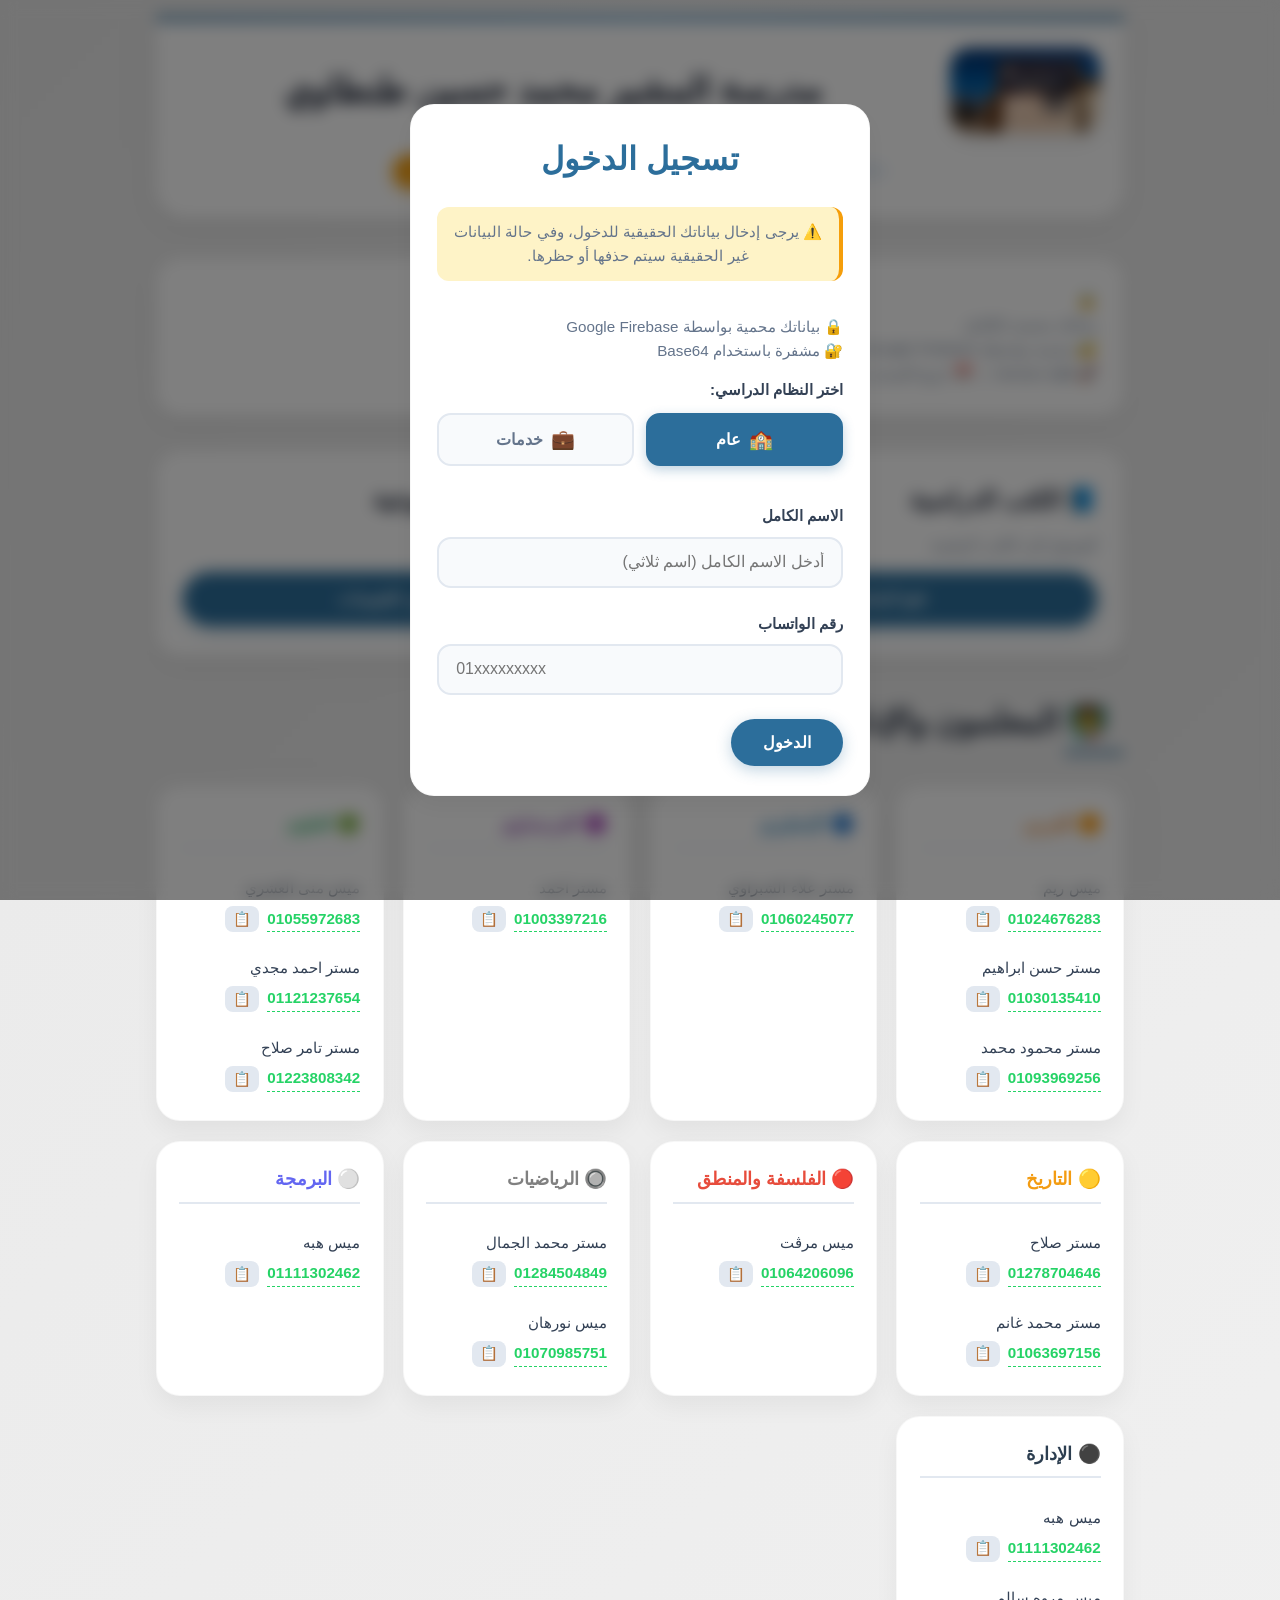
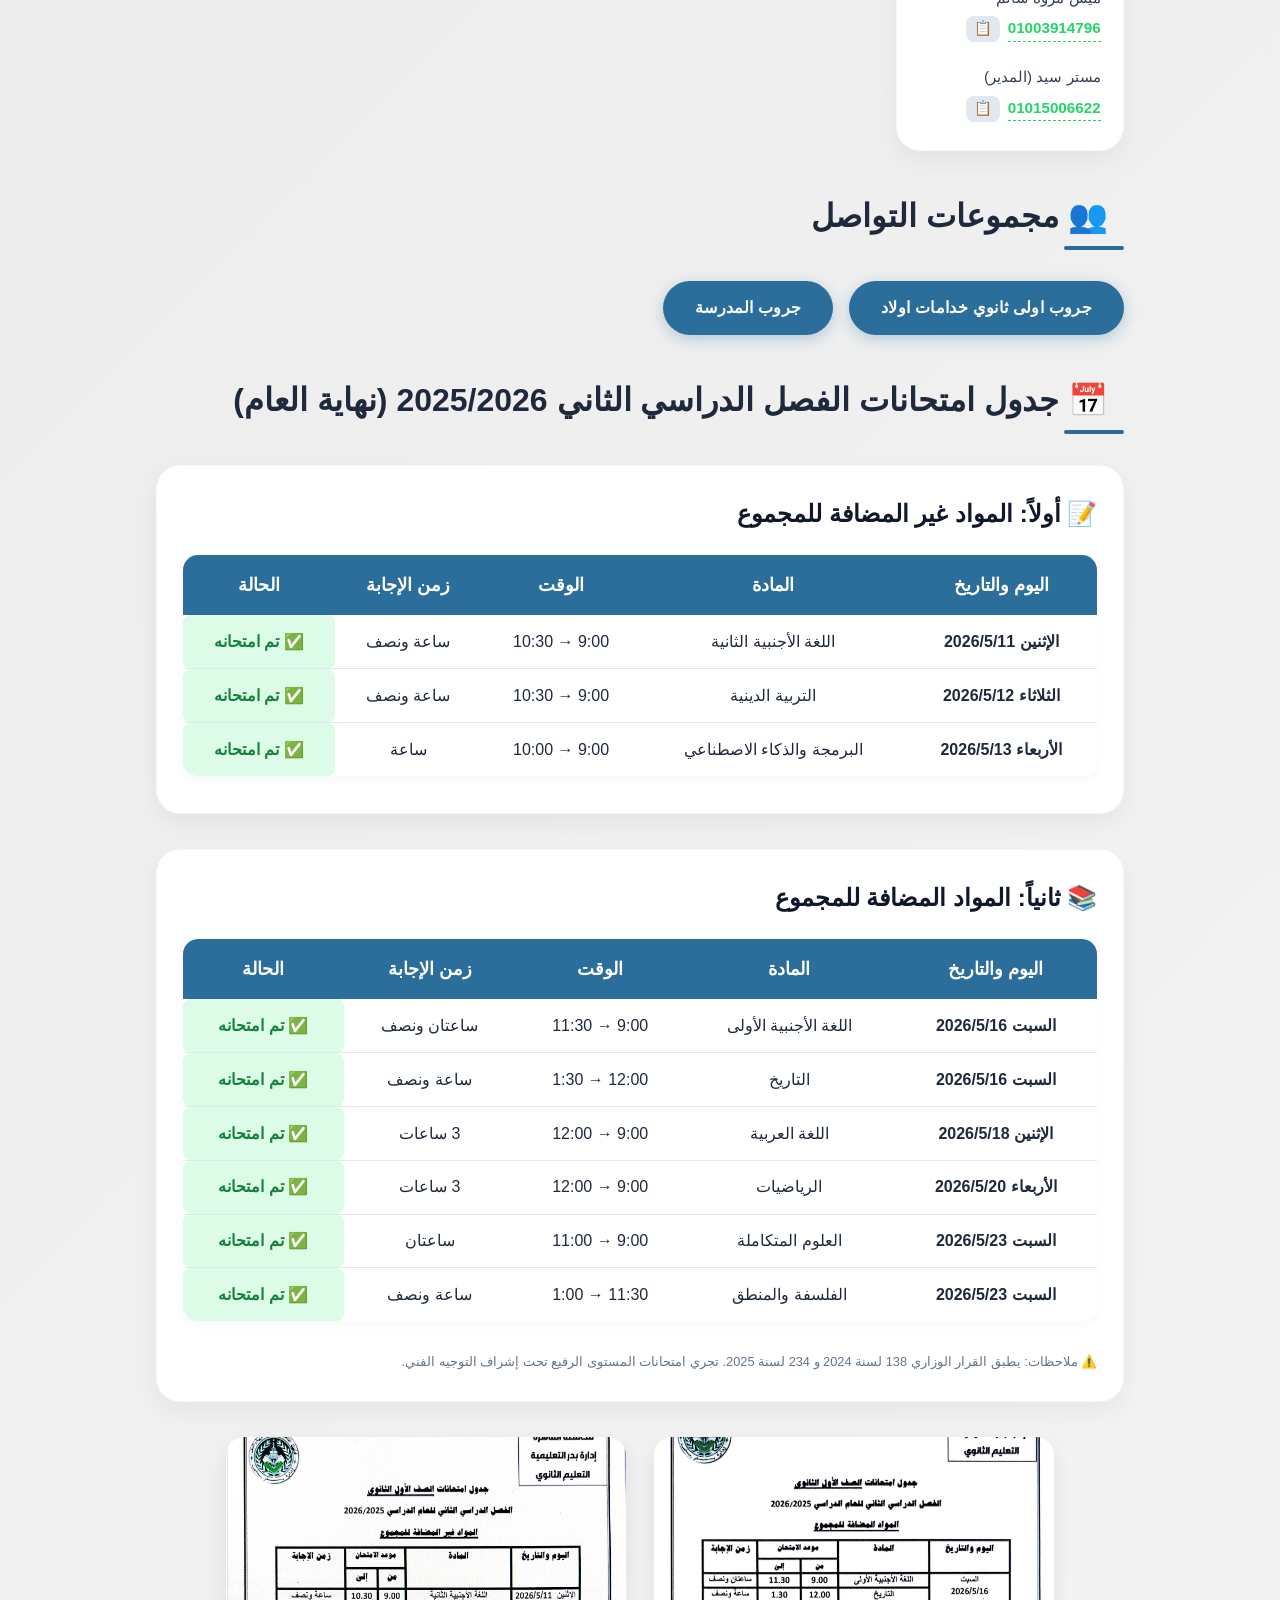
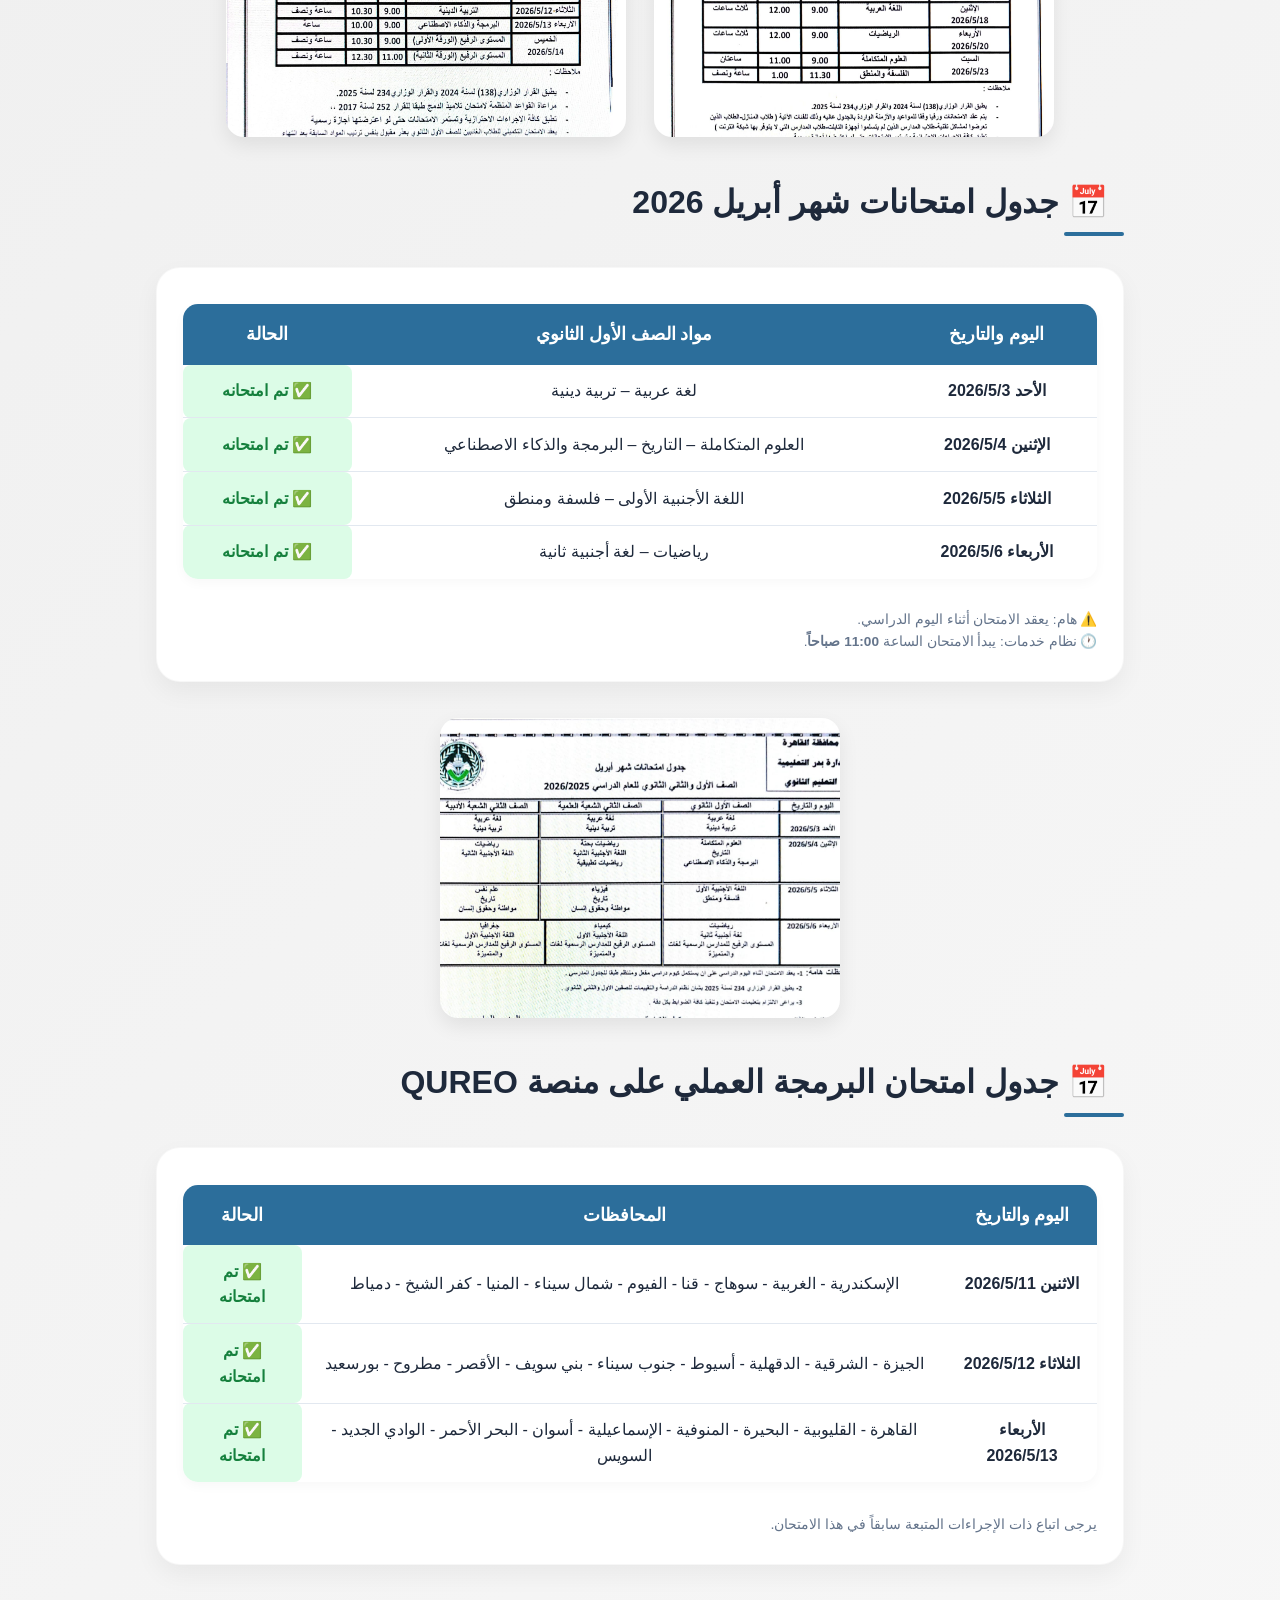
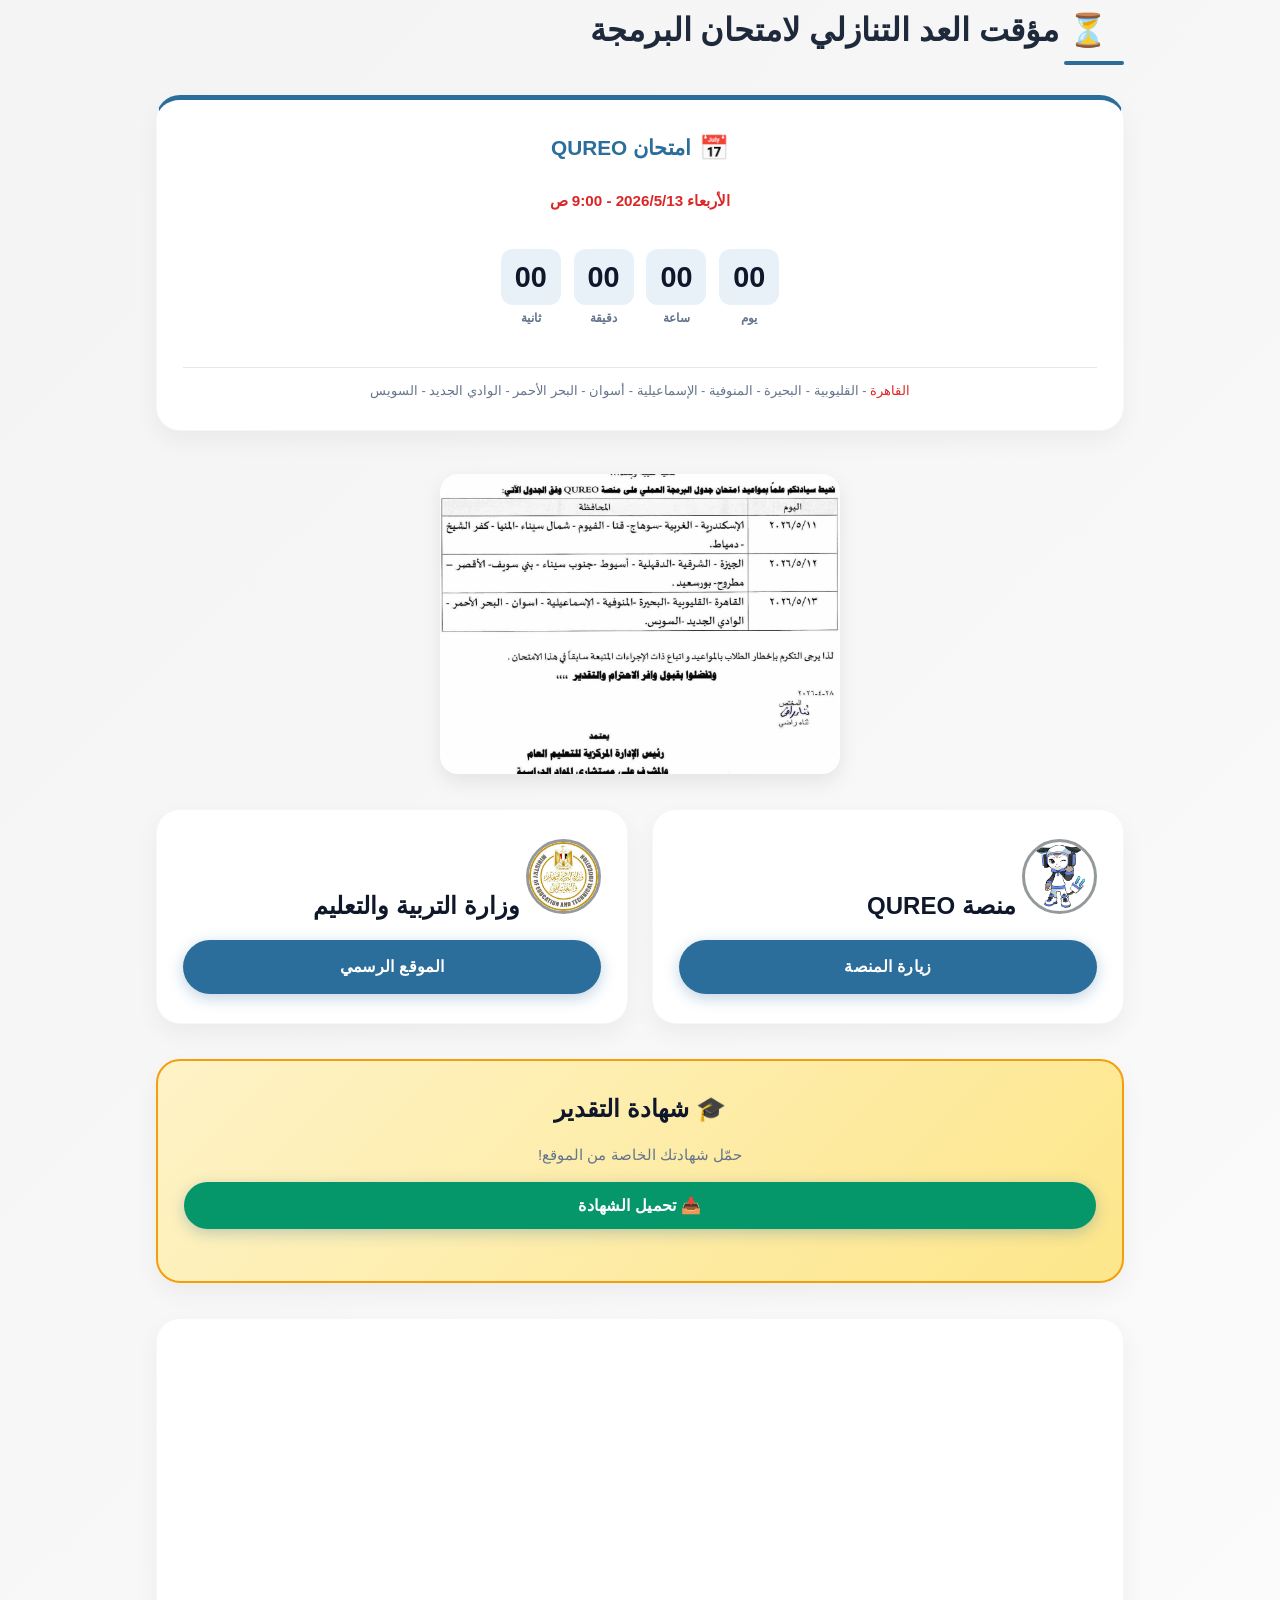
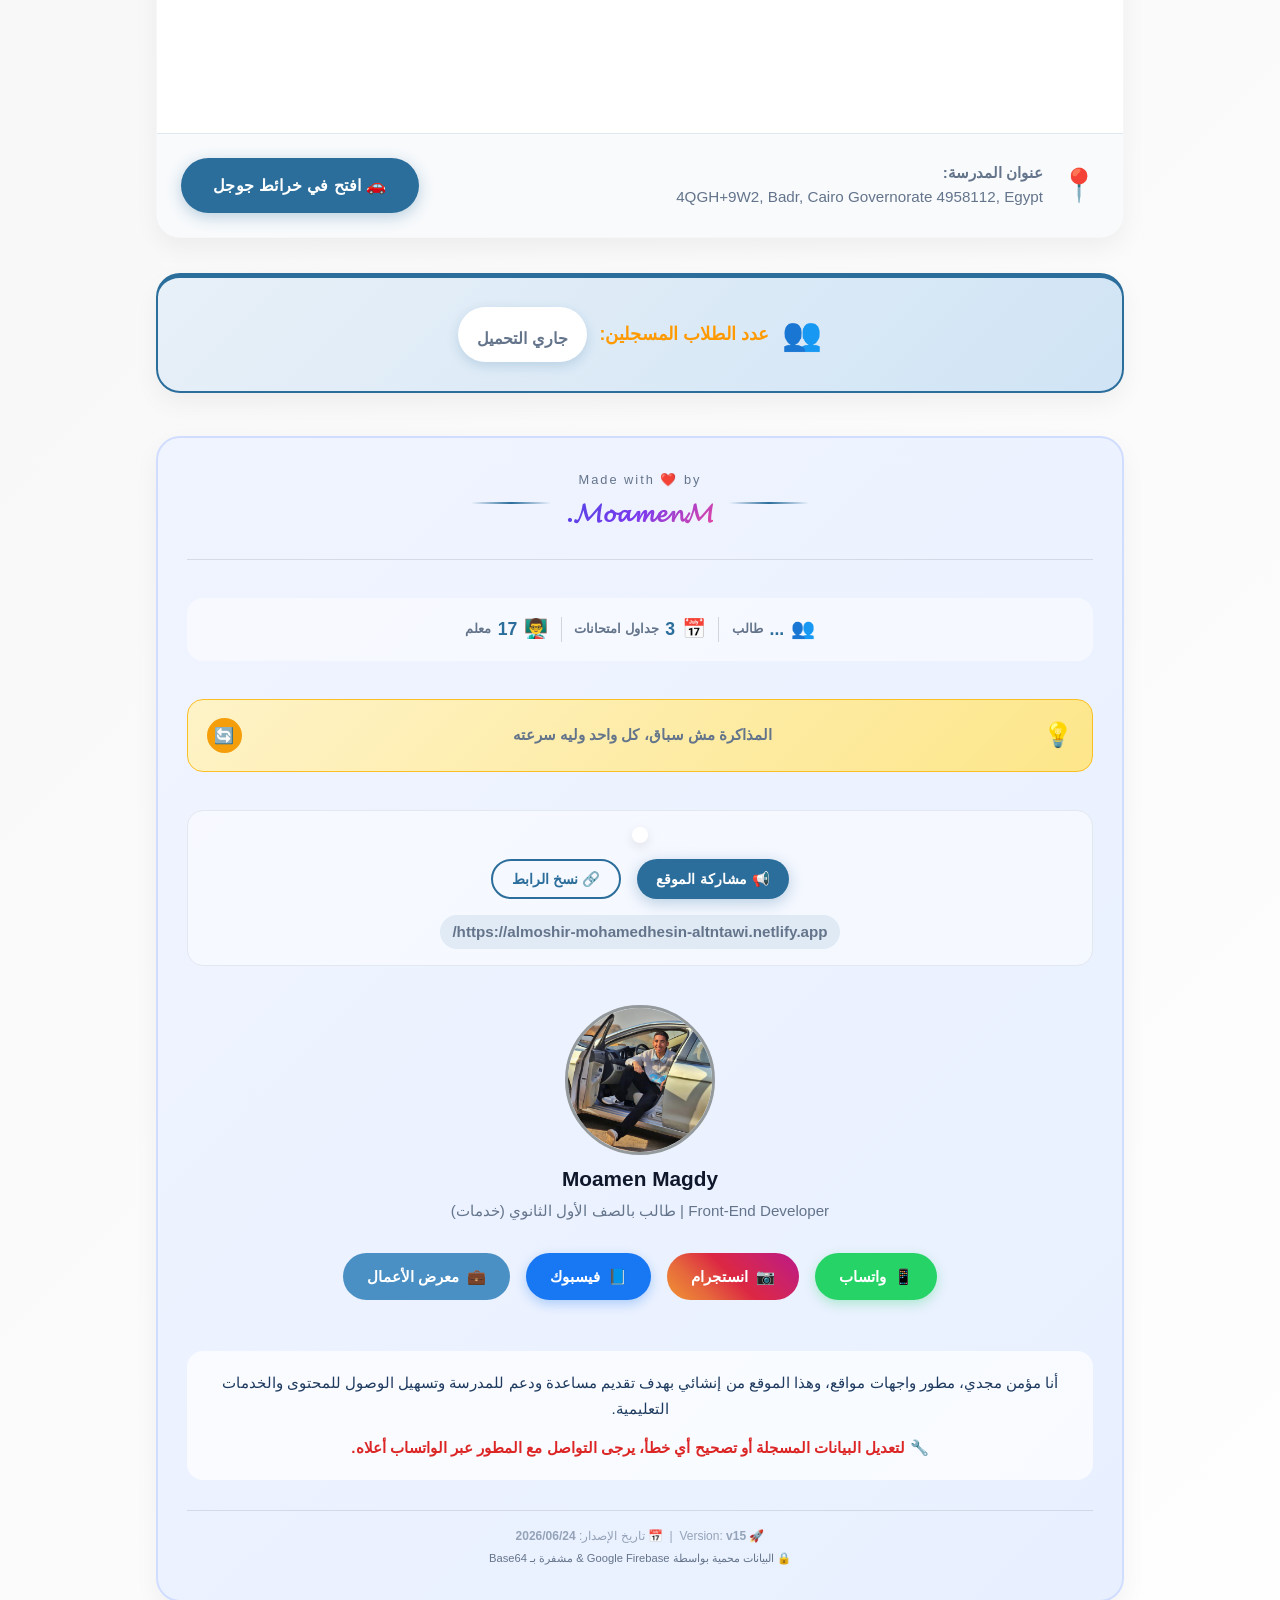
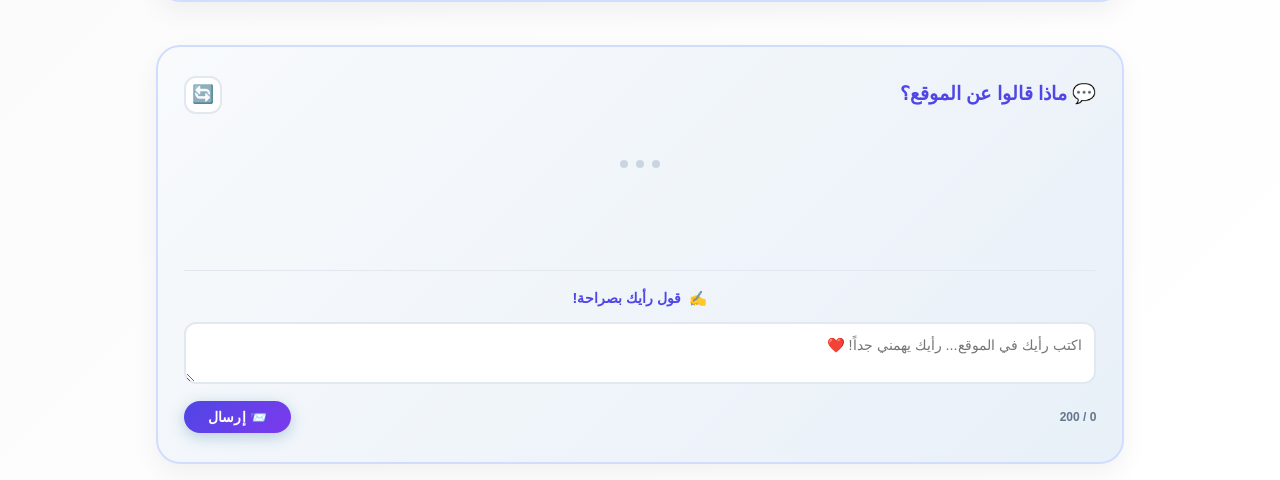
==== My Scholl-site - Copy/index.html @ 72526b00 "Add files via upload" ====
<!DOCTYPE html>
<html lang="ar" dir="rtl">
<head>
  <meta charset="UTF-8">
  <meta name="viewport" content="width=device-width, initial-scale=1.0, viewport-fit=cover">
  
  <!-- ========== TITLE ========== -->
  <title>مدرسة المشير محمد حسين طنطاوي | الصف الأول الثانوي</title>
  
  <!-- ========== META DESCRIPTION ========== -->
  <meta name="description" content="الموقع الرسمي لمدرسة المشير محمد حسين طنطاوي - الصف الأول الثانوي. جداول الامتحانات، المعلمين، والخدمات التعليمية.">
  
  <!-- ========== OPEN GRAPH (للمشاركة على واتساب/فيسبوك) ========== -->
  <meta property="og:title" content="مدرسة المشير محمد حسين طنطاوي | الصف الأول الثانوي">
  <meta property="og:description" content="الموقع الرسمي لمدرسة المشير محمد حسين طنطاوي - الصف الأول الثانوي. جداول الامتحانات، المعلمين، والخدمات التعليمية.">
  <meta property="og:image" content="https://almoshir-mohamedhesin-altntawi.netlify.app/simg.jpg">
  <meta property="og:image:width" content="1200">
  <meta property="og:image:height" content="630">
  <meta property="og:url" content="https://almoshir-mohamedhesin-altntawi.netlify.app/">
  <meta property="og:type" content="website">
  <meta property="og:site_name" content="مدرسة المشير محمد حسين طنطاوي">
  
  <!-- ========== TWITTER CARDS ========== -->
  <meta name="twitter:card" content="summary_large_image">
  <meta name="twitter:title" content="مدرسة المشير محمد حسين طنطاوي | الصف الأول الثانوي">
  <meta name="twitter:description" content="الموقع الرسمي لمدرسة المشير محمد حسين طنطاوي - الصف الأول الثانوي">
  <meta name="twitter:image" content="https://almoshir-mohamedhesin-altntawi.netlify.app/simg.jpg">
  
  <!-- ========== PWA ========== -->
  <link rel="manifest" href="manifest.json">
  <meta name="theme-color" content="#2c6e9b">
  <meta name="apple-mobile-web-app-capable" content="yes">
  <meta name="apple-mobile-web-app-status-bar-style" content="default">
  <meta name="apple-mobile-web-app-title" content="المشير طنطاوي">
  <link rel="apple-touch-icon" href="icon-192.png">
  <link rel="icon" type="image/png" sizes="192x192" href="icon-192.png">
  <link rel="icon" type="image/png" sizes="512x512" href="icon-512.png">
  
  <!-- Firebase SDK - 🔒 البيانات مشفرة -->
  <script type="module">
    import { initializeApp } from "https://www.gstatic.com/firebasejs/12.14.0/firebase-app.js";
    import { getAnalytics } from "https://www.gstatic.com/firebasejs/12.14.0/firebase-analytics.js";
    import { getFirestore, collection, addDoc, query, where, getDocs, getCountFromServer, updateDoc, doc, increment, setDoc } from "https://www.gstatic.com/firebasejs/12.14.0/firebase-firestore.js";
    
    const encoded = "[base64]";
    
    const decoded = atob(encoded).split('||');
    
    const firebaseConfig = {
      apiKey: decoded[0],
      authDomain: decoded[1],
      projectId: decoded[2],
      storageBucket: decoded[3],
      messagingSenderId: decoded[4],
      appId: decoded[5],
      measurementId: decoded[6]
    };

    const app = initializeApp(firebaseConfig);
    const analytics = getAnalytics(app);
    const db = getFirestore(app);
    
    window.db = db;
    window.firebaseAddDoc = addDoc;
    window.firebaseCollection = collection;
    window.firebaseQuery = query;
    window.firebaseWhere = where;
    window.firebaseGetDocs = getDocs;
    window.firebaseGetCountFromServer = getCountFromServer;
    window.firebaseUpdateDoc = updateDoc;
    window.firebaseDoc = doc;
    window.firebaseIncrement = increment;
    window.firebaseSetDoc = setDoc;
    window.firebaseReady = true;
    
    console.log('✅ Firebase initialized successfully');
  </script>
  
  <!-- QR Code Library -->
  <script src="https://cdn.jsdelivr.net/npm/qrcodejs@1.0.0/qrcode.min.js"></script>
  
  <link rel="stylesheet" href="style.css">
</head>
<body>
  <!-- ==================== Skeleton Cards ==================== -->
<div id="skeletonLoader" class="skeleton-cards">
  <h2 style="color: var(--primary); font-weight: 800; margin-bottom: 0.5rem;">⏳ جاري التحميل...</h2>
  <div class="skeleton-grid">
    <div class="skeleton-card-item">
      <div class="skeleton-circle"></div>
      <div class="skeleton-line"></div>
      <div class="skeleton-line short"></div>
      <div class="skeleton-line medium"></div>
    </div>
    <div class="skeleton-card-item">
      <div class="skeleton-circle"></div>
      <div class="skeleton-line"></div>
      <div class="skeleton-line short"></div>
      <div class="skeleton-line medium"></div>
    </div>
    <div class="skeleton-card-item">
      <div class="skeleton-circle"></div>
      <div class="skeleton-line"></div>
      <div class="skeleton-line short"></div>
      <div class="skeleton-line medium"></div>
    </div>
    <div class="skeleton-card-item">
      <div class="skeleton-circle"></div>
      <div class="skeleton-line"></div>
      <div class="skeleton-line short"></div>
      <div class="skeleton-line medium"></div>
    </div>
  </div>
</div>

  <canvas id="signatureCanvas" width="400" height="80" style="display:none;"></canvas>

  <!-- ==================== نافذة تسجيل الدخول ==================== -->
  <div id="loginModal" class="modal active" role="dialog" aria-modal="true" aria-labelledby="loginTitle">
    <div class="modal-content card">
      <h2 id="loginTitle" class="modal-title">تسجيل الدخول</h2>
      
      <p class="login-notice">
        ⚠️ يرجى إدخال بياناتك الحقيقية للدخول، وفي حالة البيانات غير الحقيقية سيتم حذفها أو حظرها.
      </p>
      
      <!-- حماية البيانات -->
      <div class="security-box">
        <p>🔒 بياناتك محمية بواسطة Google Firebase</p>
        <p>🔐 مشفرة باستخدام Base64</p>
      </div>
      
      <!-- اختيار النظام -->
      <div class="system-selector">
        <label class="system-label">اختر النظام الدراسي:</label>
        <div class="system-options">
          <button type="button" class="system-btn active" data-system="عام" id="systemGeneral">
            <span class="system-icon">🏫</span>
            <span class="system-text">عام</span>
          </button>
          <button type="button" class="system-btn" data-system="خدمات" id="systemServices">
            <span class="system-icon">💼</span>
            <span class="system-text">خدمات</span>
          </button>
        </div>
      </div>
      
      <form id="loginForm" autocomplete="off">
        <div class="input-group">
          <label for="fullName">الاسم الكامل</label>
          <input type="text" id="fullName" placeholder="أدخل الاسم الكامل (اسم ثلاثي)" required>
        </div>
        <div class="input-group">
          <label for="whatsapp">رقم الواتساب</label>
          <input type="tel" id="whatsapp" placeholder="01xxxxxxxxx" required dir="ltr">
        </div>
        <div class="input-group" id="passwordGroup" style="display:none;">
          <label for="password">🔑 كلمة السر</label>
          <input type="password" id="password" placeholder="يا معلم انت كنت حاطط كلمة سر!" dir="ltr">
          <button type="button" id="forgotPasswordBtn" class="forgot-password-link">🤔 نسيت كلمة السر؟</button>
        </div>
        <button type="submit" class="btn-primary" id="loginSubmitBtn">الدخول</button>
      </form>
    </div>
  </div>

  <!-- ==================== نافذة التأكيد ==================== -->
  <div id="confirmPopup" class="modal" role="dialog" aria-modal="true" aria-labelledby="confirmText">
    <div class="modal-content card confirm-box">
      <p id="confirmText">هل أنت متأكد أن البيانات صحيحة؟</p>
      <div class="review-data" id="reviewData">
        <div class="review-item"><span class="review-label">👤 الاسم:</span><span class="review-value" id="reviewName"></span></div>
        <div class="review-item"><span class="review-label">📱 رقم الواتساب:</span><span class="review-value" id="reviewPhone" dir="ltr"></span></div>
        <div class="review-item"><span class="review-label">📚 النظام:</span><span class="review-value" id="reviewSystem"></span></div>
      </div>
      <div class="confirm-actions">
        <button id="confirmYes" class="btn-primary">✅ نعم، البيانات صحيحة</button>
        <button id="confirmNo" class="btn-outline">❌ لا، تعديل البيانات</button>
      </div>
    </div>
  </div>

  <!-- ==================== نافذة معاينة الصورة ==================== -->
  <div id="lightbox" class="lightbox" onclick="closeLightbox()">
    <span class="close-lightbox" onclick="closeLightbox()" title="إغلاق">&times;</span>
    <img id="lightboxImg" src="" alt="معاينة الصورة">
    <div class="lightbox-caption" id="lightboxCaption"></div>
  </div>

  <!-- ==================== التطبيق الرئيسي ==================== -->
  <div id="app" style="display: block;">
    
    <!-- Header -->
    <header class="app-header">
      <div class="header-container">
        <img src="simg.jpg" alt="شعار المدرسة" class="logo">
        <h1>مدرسة المشير محمد حسين طنطاوي</h1>
      </div>
      <div class="welcome-row">
        <p class="welcome-message" id="welcomeMessage"></p>
        <button id="scrollToDevBtn" class="scroll-to-dev-btn" title="انتقل للمطور">👤</button>
        <button id="darkModeToggle" class="dark-mode-btn" title="الوضع الليلي">🌙</button>
        <button id="installPwaBtn" class="pwa-install-btn" title="تثبيت التطبيق">📲 تثبيت التطبيق</button>
        <button id="editDataBtn" class="edit-data-btn" title="لتعديل البيانات تواصل مع المطور">✏️ تعديل البيانات</button>
      </div>
    </header>

    <!-- Main Content -->
    <main class="container">

      <!-- ==================== كارد الحماية والإصدار ==================== -->
      <div class="card security-badge">
        <div class="security-badge-content">
          <span class="security-icon">🔒</span>
          <div>
            <p class="security-title">بياناتك محمية بالكامل</p>
            <p class="security-desc">🔐 محمية بواسطة Google Firebase & مشفرة باستخدام Base64</p>
            <p class="security-version">🚀 Version <strong>v15</strong> &nbsp;|&nbsp; 📅 تاريخ الإصدار: <strong>2026/06/24</strong></p>
          </div>
        </div>
      </div>

      <!-- ==================== الكتب والتقييمات ==================== -->
      <div class="grid-2col">
        <div class="card">
          <h3>📘 الكتب الدراسية</h3>
          <p>الوصول إلى الكتب الرقمية</p>
          <a href="https://ellibrary.moe.gov.eg/cha/" class="btn-primary" target="_blank" rel="noopener">فتح المكتبة</a>
        </div>
        <div class="card">
          <h3>📝 التقييمات الأسبوعية</h3>
          <p>روابط التقييمات الأسبوعية</p>
          <a href="https://ellibrary.moe.gov.eg/cha/" class="btn-primary" target="_blank" rel="noopener">عرض التقييمات</a>
        </div>
      </div>

      <!-- ==================== المعلمون والإدارة ==================== -->
      <section class="section-title">👨‍🏫 المعلمون والإدارة</section>
      <div class="grid-teachers">
        <!-- العربي -->
        <div class="card teacher-card">
          <span class="subject-badge arabic">🟠 العربي</span>
          <div class="teacher-contact"><p>ميس ريم</p><div class="phone-row"><a href="https://wa.me/201024676283" class="whatsapp-link" target="_blank">01024676283</a><button class="copy-btn" onclick="copyPhone('01024676283')" title="نسخ الرقم">📋</button></div></div>
          <div class="teacher-contact"><p>مستر حسن ابراهيم</p><div class="phone-row"><a href="https://wa.me/201030135410" class="whatsapp-link" target="_blank">01030135410</a><button class="copy-btn" onclick="copyPhone('01030135410')" title="نسخ الرقم">📋</button></div></div>
          <div class="teacher-contact"><p>مستر محمود محمد</p><div class="phone-row"><a href="https://wa.me/201093969256" class="whatsapp-link" target="_blank">01093969256</a><button class="copy-btn" onclick="copyPhone('01093969256')" title="نسخ الرقم">📋</button></div></div>
        </div>
        <!-- الإنجليزي -->
        <div class="card teacher-card">
          <span class="subject-badge english">🔵 الإنجليزي</span>
          <div class="teacher-contact"><p>مستر علاء الشبراوي</p><div class="phone-row"><a href="https://wa.me/201060245077" class="whatsapp-link" target="_blank">01060245077</a><button class="copy-btn" onclick="copyPhone('01060245077')" title="نسخ الرقم">📋</button></div></div>
        </div>
        <!-- الفرنساوي -->
        <div class="card teacher-card">
          <span class="subject-badge french">🟣 الفرنساوي</span>
          <div class="teacher-contact"><p>مستر احمد</p><div class="phone-row"><a href="https://wa.me/201003397216" class="whatsapp-link" target="_blank">01003397216</a><button class="copy-btn" onclick="copyPhone('01003397216')" title="نسخ الرقم">📋</button></div></div>
        </div>
        <!-- العلوم -->
        <div class="card teacher-card">
          <span class="subject-badge science">🟢 العلوم</span>
          <div class="teacher-contact"><p>ميس منى العشري</p><div class="phone-row"><a href="https://wa.me/201055972683" class="whatsapp-link" target="_blank">01055972683</a><button class="copy-btn" onclick="copyPhone('01055972683')" title="نسخ الرقم">📋</button></div></div>
          <div class="teacher-contact"><p>مستر احمد مجدي</p><div class="phone-row"><a href="https://wa.me/201121237654" class="whatsapp-link" target="_blank">01121237654</a><button class="copy-btn" onclick="copyPhone('01121237654')" title="نسخ الرقم">📋</button></div></div>
          <div class="teacher-contact"><p>مستر تامر صلاح</p><div class="phone-row"><a href="https://wa.me/201223808342" class="whatsapp-link" target="_blank">01223808342</a><button class="copy-btn" onclick="copyPhone('01223808342')" title="نسخ الرقم">📋</button></div></div>
        </div>
        <!-- التاريخ -->
        <div class="card teacher-card">
          <span class="subject-badge history">🟡 التاريخ</span>
          <div class="teacher-contact"><p>مستر صلاح</p><div class="phone-row"><a href="https://wa.me/201278704646" class="whatsapp-link" target="_blank">01278704646</a><button class="copy-btn" onclick="copyPhone('01278704646')" title="نسخ الرقم">📋</button></div></div>
          <div class="teacher-contact"><p>مستر محمد غانم</p><div class="phone-row"><a href="https://wa.me/201063697156" class="whatsapp-link" target="_blank">01063697156</a><button class="copy-btn" onclick="copyPhone('01063697156')" title="نسخ الرقم">📋</button></div></div>
        </div>
        <!-- الفلسفة -->
        <div class="card teacher-card">
          <span class="subject-badge philosophy">🔴 الفلسفة والمنطق</span>
          <div class="teacher-contact"><p>ميس مرڤت</p><div class="phone-row"><a href="https://wa.me/201064206096" class="whatsapp-link" target="_blank">01064206096</a><button class="copy-btn" onclick="copyPhone('01064206096')" title="نسخ الرقم">📋</button></div></div>
        </div>
        <!-- الرياضيات -->
        <div class="card teacher-card">
          <span class="subject-badge math">🔘 الرياضيات</span>
          <div class="teacher-contact"><p>مستر محمد الجمال</p><div class="phone-row"><a href="https://wa.me/201284504849" class="whatsapp-link" target="_blank">01284504849</a><button class="copy-btn" onclick="copyPhone('01284504849')" title="نسخ الرقم">📋</button></div></div>
          <div class="teacher-contact"><p>ميس نورهان</p><div class="phone-row"><a href="https://wa.me/201070985751" class="whatsapp-link" target="_blank">01070985751</a><button class="copy-btn" onclick="copyPhone('01070985751')" title="نسخ الرقم">📋</button></div></div>
        </div>
        <!-- البرمجة -->
        <div class="card teacher-card">
          <span class="subject-badge programming">⚪ البرمجة</span>
          <div class="teacher-contact"><p>ميس هبه</p><div class="phone-row"><a href="https://wa.me/201111302462" class="whatsapp-link" target="_blank">01111302462</a><button class="copy-btn" onclick="copyPhone('01111302462')" title="نسخ الرقم">📋</button></div></div>
        </div>
        <!-- الإدارة -->
        <div class="card teacher-card">
          <span class="subject-badge admin">⚫ الإدارة</span>
          <div class="teacher-contact"><p>ميس هبه</p><div class="phone-row"><a href="https://wa.me/201111302462" class="whatsapp-link" target="_blank">01111302462</a><button class="copy-btn" onclick="copyPhone('01111302462')" title="نسخ الرقم">📋</button></div></div>
          <div class="teacher-contact"><p>ميس مروه سالم</p><div class="phone-row"><a href="https://wa.me/201003914796" class="whatsapp-link" target="_blank">01003914796</a><button class="copy-btn" onclick="copyPhone('01003914796')" title="نسخ الرقم">📋</button></div></div>
          <div class="teacher-contact"><p>مستر سيد (المدير)</p><div class="phone-row"><a href="https://wa.me/201015006622" class="whatsapp-link" target="_blank">01015006622</a><button class="copy-btn" onclick="copyPhone('01015006622')" title="نسخ الرقم">📋</button></div></div>
        </div>
      </div>

      <!-- ==================== مجموعات التواصل ==================== -->
      <section class="section-title">👥 مجموعات التواصل</section>
      <div class="groups">
        <a href="https://chat.whatsapp.com/Ft8T7tNR7NT05eUziLrgLi" class="btn-primary" target="_blank" rel="noopener">جروب اولى ثانوي خدامات اولاد</a>
        <a href="https://www.facebook.com/share/g/1JjobkbtBc/" class="btn-primary" target="_blank" rel="noopener">جروب المدرسة</a>
      </div>

      <!-- ==================== جدول امتحانات نهاية العام ==================== -->
      <section class="section-title">📅 جدول امتحانات الفصل الدراسي الثاني 2025/2026 (نهاية العام)</section>

      <!-- المواد غير المضافة للمجموع -->
      <div class="card">
        <h3>📝 أولاً: المواد غير المضافة للمجموع</h3>
        <table class="exam-table responsive-table">
          <thead><tr><th>اليوم والتاريخ</th><th>المادة</th><th>الوقت</th><th>زمن الإجابة</th><th>الحالة</th></tr></thead>
          <tbody>
            <tr><td data-label="اليوم"><strong>الإثنين 2026/5/11</strong></td>
                <td data-label="المادة">اللغة الأجنبية الثانية</td>
                <td data-label="الوقت">9:00 → 10:30</td>
                <td data-label="المدة">ساعة ونصف</td>
                <td data-label="الحالة" style="background: #dcfce7; color: #15803d; font-weight: 600; border-radius: 8px;">✅ تم امتحانه</td>
             </tr>
            <tr><td data-label="اليوم"><strong>الثلاثاء 2026/5/12</strong></td>
                <td data-label="المادة">التربية الدينية</td>
                <td data-label="الوقت">9:00 → 10:30</td>
                <td data-label="المدة">ساعة ونصف</td>
                <td data-label="الحالة" style="background: #dcfce7; color: #15803d; font-weight: 600; border-radius: 8px;">✅ تم امتحانه</td>
             </tr>
            <tr><td data-label="اليوم"><strong>الأربعاء 2026/5/13</strong></td>
                <td data-label="المادة">البرمجة والذكاء الاصطناعي</td>
                <td data-label="الوقت">9:00 → 10:00</td>
                <td data-label="المدة">ساعة</td>
                <td data-label="الحالة" style="background: #dcfce7; color: #15803d; font-weight: 600; border-radius: 8px;">✅ تم امتحانه</td>
             </tr>
          </tbody>
        </table>
      </div>

      <!-- المواد المضافة للمجموع -->
      <div class="card">
        <h3>📚 ثانياً: المواد المضافة للمجموع</h3>
        <table class="exam-table responsive-table">
          <thead><tr><th>اليوم والتاريخ</th><th>المادة</th><th>الوقت</th><th>زمن الإجابة</th><th>الحالة</th></tr></thead>
          <tbody>
            <tr><td data-label="اليوم"><strong>السبت 2026/5/16</strong></td><td data-label="المادة">اللغة الأجنبية الأولى</td><td data-label="الوقت">9:00 → 11:30</td><td data-label="المدة">ساعتان ونصف</td><td data-label="الحالة" style="background: #dcfce7; color: #15803d; font-weight: 600; border-radius: 8px;">✅ تم امتحانه</td></tr>
            <tr><td data-label="اليوم"><strong>السبت 2026/5/16</strong></td><td data-label="المادة">التاريخ</td><td data-label="الوقت">12:00 → 1:30</td><td data-label="المدة">ساعة ونصف</td><td data-label="الحالة" style="background: #dcfce7; color: #15803d; font-weight: 600; border-radius: 8px;">✅ تم امتحانه</td></tr>
            <tr><td data-label="اليوم"><strong>الإثنين 2026/5/18</strong></td><td data-label="المادة">اللغة العربية</td><td data-label="الوقت">9:00 → 12:00</td><td data-label="المدة">3 ساعات</td><td data-label="الحالة" style="background: #dcfce7; color: #15803d; font-weight: 600; border-radius: 8px;">✅ تم امتحانه</td></tr>
            <tr><td data-label="اليوم"><strong>الأربعاء 2026/5/20</strong></td><td data-label="المادة">الرياضيات</td><td data-label="الوقت">9:00 → 12:00</td><td data-label="المدة">3 ساعات</td><td data-label="الحالة" style="background: #dcfce7; color: #15803d; font-weight: 600; border-radius: 8px;">✅ تم امتحانه</td></tr>
            <tr><td data-label="اليوم"><strong>السبت 2026/5/23</strong></td><td data-label="المادة">العلوم المتكاملة</td><td data-label="الوقت">9:00 → 11:00</td><td data-label="المدة">ساعتان</td><td data-label="الحالة" style="background: #dcfce7; color: #15803d; font-weight: 600; border-radius: 8px;">✅ تم امتحانه</td></tr>
            <tr><td data-label="اليوم"><strong>السبت 2026/5/23</strong></td><td data-label="المادة">الفلسفة والمنطق</td><td data-label="الوقت">11:30 → 1:00</td><td data-label="المدة">ساعة ونصف</td><td data-label="الحالة" style="background: #dcfce7; color: #15803d; font-weight: 600; border-radius: 8px;">✅ تم امتحانه</td></tr>
          </tbody>
        </table>
        <p style="color:#64748b;font-size:0.8rem;margin-top:0.5rem;">⚠️ ملاحظات: يطبق القرار الوزاري 138 لسنة 2024 و 234 لسنة 2025. تجري امتحانات المستوى الرفيع تحت إشراف التوجيه الفني.</p>
      </div>

      <div class="exam-images">
        <img src="finalGadwal.jpeg" alt="جدول امتحانات نهاية العام - المواد المضافة" class="exam-img" onclick="openLightbox(this.src, 'جدول امتحانات نهاية العام - المواد المضافة')" title="اضغط للتكبير">
        <img src="finalGadwal1.jpeg" alt="جدول امتحانات نهاية العام - المواد غير المضافة" class="exam-img" onclick="openLightbox(this.src, 'جدول امتحانات نهاية العام - المواد غير المضافة')" title="اضغط للتكبير">
      </div>

      <!-- ==================== جدول امتحانات شهر أبريل ==================== -->
      <section class="section-title">📅 جدول امتحانات شهر أبريل 2026</section>
      <div class="card">
        <table class="exam-table responsive-table">
          <thead><tr><th>اليوم والتاريخ</th><th>مواد الصف الأول الثانوي</th><th>الحالة</th></tr></thead>
          <tbody>
            <tr><td data-label="اليوم"><strong>الأحد 2026/5/3</strong></td><td data-label="المواد">لغة عربية – تربية دينية</td><td data-label="الحالة" style="background: #dcfce7; color: #15803d; font-weight: 600; border-radius: 8px;">✅ تم امتحانه</td></tr>
            <tr><td data-label="اليوم"><strong>الإثنين 2026/5/4</strong></td><td data-label="المواد">العلوم المتكاملة – التاريخ – البرمجة والذكاء الاصطناعي</td><td data-label="الحالة" style="background: #dcfce7; color: #15803d; font-weight: 600; border-radius: 8px;">✅ تم امتحانه</td></tr>
            <tr><td data-label="اليوم"><strong>الثلاثاء 2026/5/5</strong></td><td data-label="المواد">اللغة الأجنبية الأولى – فلسفة ومنطق</td><td data-label="الحالة" style="background: #dcfce7; color: #15803d; font-weight: 600; border-radius: 8px;">✅ تم امتحانه</td></tr>
            <tr><td data-label="اليوم"><strong>الأربعاء 2026/5/6</strong></td><td data-label="المواد">رياضيات – لغة أجنبية ثانية</td><td data-label="الحالة" style="background: #dcfce7; color: #15803d; font-weight: 600; border-radius: 8px;">✅ تم امتحانه</td></tr>
          </tbody>
        </table>
        <p style="color:#64748b;font-size:0.85rem;margin-top:0.5rem;">⚠️ هام: يعقد الامتحان أثناء اليوم الدراسي.<br>🕐 نظام خدمات: يبدأ الامتحان الساعة <strong>11:00 صباحاً</strong>.</p>
      </div>
      <div class="exam-images">
        <img src="gadwal-april.jpeg" alt="جدول امتحانات شهر أبريل" class="exam-img" onclick="openLightbox(this.src, 'جدول امتحانات شهر أبريل 2026')" title="اضغط للتكبير">
      </div>

      <!-- ==================== جدول امتحان QUREO ==================== -->
      <section class="section-title">📅 جدول امتحان البرمجة العملي على منصة QUREO</section>
      <div class="card">
        <table class="exam-table responsive-table">
          <thead><tr><th>اليوم والتاريخ</th><th>المحافظات</th><th>الحالة</th></tr></thead>
          <tbody>
            <tr><td data-label="اليوم"><strong>الاثنين 2026/5/11</strong></td>
                <td data-label="المحافظات">الإسكندرية - الغربية - سوهاج - قنا - الفيوم - شمال سيناء - المنيا - كفر الشيخ - دمياط</td>
                <td data-label="الحالة" style="background: #dcfce7; color: #15803d; font-weight: 600; border-radius: 8px;">✅ تم امتحانه</td>
             </tr>
            <tr><td data-label="اليوم"><strong>الثلاثاء 2026/5/12</strong></td>
                <td data-label="المحافظات">الجيزة - الشرقية - الدقهلية - أسيوط - جنوب سيناء - بني سويف - الأقصر - مطروح - بورسعيد</td>
                <td data-label="الحالة" style="background: #dcfce7; color: #15803d; font-weight: 600; border-radius: 8px;">✅ تم امتحانه</td>
             </tr>
            <tr><td data-label="اليوم"><strong>الأربعاء 2026/5/13</strong></td>
                <td data-label="المحافظات">القاهرة - القليوبية - البحيرة - المنوفية - الإسماعيلية - أسوان - البحر الأحمر - الوادي الجديد - السويس</td>
                <td data-label="الحالة" style="background: #dcfce7; color: #15803d; font-weight: 600; border-radius: 8px;">✅ تم امتحانه</td>
             </tr>
          </tbody>
        </table>
        <p style="color:#64748b;font-size:0.9rem;margin-top:0.5rem;">يرجى اتباع ذات الإجراءات المتبعة سابقاً في هذا الامتحان.</p>
      </div>

      <!-- ==================== مؤقت العد التنازلي ==================== -->
      <section class="section-title">⏳ مؤقت العد التنازلي لامتحان البرمجة</section>
      <div class="countdown-grid" id="countdownGrid">
        <div class="card countdown-card">
          <div class="countdown-header"><span class="countdown-icon">📅</span><h3>امتحان QUREO</h3></div>
          <p class="countdown-date">الأربعاء 2026/5/13 - 9:00 ص</p>
          <div class="countdown-timer" id="countdown3">
            <div class="time-block"><span class="time-number" id="days3">00</span><span class="time-label">يوم</span></div>
            <div class="time-block"><span class="time-number" id="hours3">00</span><span class="time-label">ساعة</span></div>
            <div class="time-block"><span class="time-number" id="minutes3">00</span><span class="time-label">دقيقة</span></div>
            <div class="time-block"><span class="time-number" id="seconds3">00</span><span class="time-label">ثانية</span></div>
          </div>
          <p class="countdown-governorates"><span>القاهرة</span> - القليوبية - البحيرة - المنوفية - الإسماعيلية - أسوان - البحر الأحمر - الوادي الجديد - السويس</p>
        </div>
      </div>
      <div class="exam-images">
        <img src="gadwal-q.jpeg" alt="جدول امتحان QUREO الرسمي" class="exam-img" onclick="openLightbox(this.src, 'جدول امتحان البرمجة QUREO')" title="اضغط للتكبير">
      </div>

      <!-- ==================== روابط خارجية ==================== -->
      <div class="grid-2col">
        <div class="card">
          <h3><img class="quero" src="QUERO_mascot.png" alt="Qureo"> منصة QUREO</h3>
          <a href="https://sprixportal.jp/" class="btn-primary" target="_blank" rel="noopener">زيارة المنصة</a>
        </div>
        <div class="card">
          <h3><img class="ta3lem" src="ta3lem.jpg" alt="وزارة التربية والتعليم"> وزارة التربية والتعليم</h3>
          <a href="https://moe.gov.eg" class="btn-primary" target="_blank" rel="noopener">الموقع الرسمي</a>
        </div>
      </div>

      <!-- ==================== كارد الشهادة ==================== -->
      <div class="card certificate-card">
        <h3>🎓 شهادة التقدير</h3>
        <p id="certCardDesc">حمّل شهادتك الخاصة من الموقع!</p>
        <button id="downloadCertBtn" class="btn-primary" style="background:#059669;">📥 تحميل الشهادة</button>
        <p id="certStatus" style="font-size:0.85rem;margin-top:0.5rem;"></p>
      </div>
      <!-- ==================== موقع المدرسة على الخريطة ==================== -->
<div class="card map-card">
 <div class="map-container">
  <iframe
    src="https://www.google.com/maps?q=30.12554,31.77909&output=embed"
    width="100%"
    height="400"
    style="border:0; border-radius:16px;"
    allowfullscreen=""
    loading="lazy"
    referrerpolicy="no-referrer-when-downgrade">
  </iframe>
</div>
  <div class="map-address">
    <div class="address-info">
      <span class="address-icon">📍</span>
      <div>
        <p style="font-weight:700; margin:0;">عنوان المدرسة:</p>
        <p style="color:#64748b; margin:0;">4QGH+9W2, Badr, Cairo Governorate 4958112, Egypt</p>
      </div>
    </div>
    <a href="https://www.google.com/maps?q=30.12554,31.77909" 
   class="btn-primary" 
   target="_blank" 
   rel="noopener">
   🚗 افتح في خرائط جوجل
</a>
  </div>
</div>

      <!-- ==================== عداد الزوار ==================== -->
      <div class="card visitor-counter-card">
        <div class="visitor-counter-content">
          <span class="visitor-icon">👥</span>
          <span class="visitor-text">عدد الطلاب المسجلين:</span>
          <span class="visitor-count" id="visitorCount"><span class="loading-dots">جاري التحميل</span></span>
        </div>
      </div>

           <!-- ==================== المطور ==================== -->
      <footer id="developerSection" class="developer-card card">
        <div class="signature-container">
          <div class="signature-line"></div>
          <div class="signature-text">
            <span class="signature-made">Made with ❤️ by</span>
            <span class="signature-name">𝓜𝓸𝓪𝓶𝓮𝓷𝓜.</span>
          </div>
          <div class="signature-line"></div>
        </div>
        
        <div class="quick-stats" id="quickStats">
          <div class="stat-item"><span class="stat-emoji">👥</span><span class="stat-value" id="footerStudentCount">...</span><span class="stat-label">طالب</span></div>
          <div class="stat-divider"></div>
          <div class="stat-item"><span class="stat-emoji">📅</span><span class="stat-value">3</span><span class="stat-label">جداول امتحانات</span></div>
          <div class="stat-divider"></div>
          <div class="stat-item"><span class="stat-emoji">👨‍🏫</span><span class="stat-value">17</span><span class="stat-label">معلم</span></div>
        </div>
        
        <div class="random-tip" id="randomTip">
          <span class="tip-icon">💡</span>
          <p class="tip-text" id="tipText">جاري تحميل النصيحة...</p>
          <button class="tip-refresh-btn" onclick="getNewTip()" title="نصيحة جديدة">🔄</button>
        </div>

        <!-- قسم مشاركة الموقع و QR Code -->
        <div class="share-section">
          <div class="qr-container" id="qrCodeContainer"></div>
          <div class="share-buttons">
            <button id="shareSiteBtn" class="btn-primary share-btn">📢 مشاركة الموقع</button>
            <button id="copyLinkBtn" class="btn-outline copy-link-btn">🔗 نسخ الرابط</button>
          </div>
          <p class="site-url" id="siteUrlDisplay">https://almoshir-mohamedhesin-altntawi.netlify.app/</p>
        </div>
        
        <div class="dev-info">
          <img class="dev-img1" src="dev-img.jpg" alt="صورة المطور">
          <h2 class="dev-name"><strong>Moamen Magdy</strong></h2>
          <p class="dev-role">Front-End Developer | طالب بالصف الأول الثانوي (خدمات)</p>
        </div>
        
        <div class="dev-contact">
          <a href="https://wa.me/201224736512" class="contact-btn whatsapp-btn" target="_blank" id="devWhatsappBtn"><span>📱</span> واتساب</a>
          <a href="https://www.instagram.com/moomenmagdy588" class="contact-btn instagram-btn" target="_blank" rel="noopener" id="devInstagramBtn"><span>📷</span> انستجرام</a>
          <a href="https://www.facebook.com/moomen.magdy.2025" class="contact-btn facebook-btn" target="_blank" rel="noopener" id="devFacebookBtn">
          <span>📘</span> فيسبوك
          </a>
          <a href="https://about-me-moamen.netlify.app/" class="contact-btn portfolio-btn" target="_blank" rel="noopener" id="devPortfolioBtn"><span>💼</span> معرض الأعمال</a>
        </div>
        
        <div class="dev-about">
          <p>أنا مؤمن مجدي، مطور واجهات مواقع، وهذا الموقع من إنشائي بهدف تقديم مساعدة ودعم للمدرسة وتسهيل الوصول للمحتوى والخدمات التعليمية.</p>
          <p style="margin-top:0.8rem;color:#dc2626;font-weight:600;">🔧 لتعديل البيانات المسجلة أو تصحيح أي خطأ، يرجى التواصل مع المطور عبر الواتساب أعلاه.</p>
        </div>
        
        <div style="margin-top: 1rem; padding-top: 1rem; border-top: 1px solid rgba(0,0,0,0.1); text-align: center;">
          <p style="color: #94a3b8; font-size: 0.75rem; margin: 0;">🚀 Version: <strong>v15</strong> &nbsp;|&nbsp; 📅 تاريخ الإصدار: <strong>2026/06/24</strong></p>
          <p style="color: #64748b; font-size: 0.7rem; margin: 0.2rem 0 0 0;">🔒 البيانات محمية بواسطة Google Firebase & مشفرة بـ Base64</p>
        </div>
      </footer>

      <!-- ==================== قسم آراء الطلاب ==================== -->
      <div class="card testimonials-card">
        <div class="testimonials-header">
          <h3>💬 ماذا قالوا عن الموقع؟</h3>
          <button id="refreshTestimonialBtn" class="testimonial-refresh-btn" title="رأي آخر">🔄</button>
        </div>
        
        <div class="testimonial-content" id="testimonialContent">
          <div class="testimonial-loading">
            <span class="testimonial-loading-dot"></span>
            <span class="testimonial-loading-dot"></span>
            <span class="testimonial-loading-dot"></span>
          </div>
        </div>
        
        <div class="testimonial-form">
          <div class="testimonial-form-header">
            <span>✍️</span>
            <span>قول رأيك بصراحة!</span>
          </div>
          <textarea id="testimonialInput" class="testimonial-input" placeholder="اكتب رأيك في الموقع... رأيك يهمني جداً! ❤️" maxlength="200" rows="2"></textarea>
          <div class="testimonial-form-footer">
            <span id="testimonialCharCount" class="testimonial-char-count">0 / 200</span>
            <button id="submitTestimonialBtn" class="btn-primary testimonial-submit-btn">📨 إرسال</button>
          </div>
        </div>
      </div>
    </main>
    
  </div>

  <script src="script.js"></script>
  <style>
    /* تنسيق محسن لأزرار اختيار النظام */
    .system-selector {
      margin-bottom: 1.5rem;
    }
    .system-label {
      display: block;
      font-weight: 700;
      color: #334155;
      margin-bottom: 0.7rem;
      font-size: 0.95rem;
    }
    .system-options {
      display: flex;
      gap: 0.8rem;
    }
    .system-btn {
      flex: 1;
      display: flex;
      align-items: center;
      justify-content: center;
      gap: 0.5rem;
      padding: 0.8rem 1rem;
      border: 2px solid #e2e8f0;
      border-radius: 14px;
      background: #f8fafc;
      color: #64748b;
      font-weight: 700;
      font-size: 1rem;
      cursor: pointer;
      transition: all 0.3s ease;
      text-align: center;
    }
    .system-btn .system-icon {
      font-size: 1.2rem;
    }
    .system-btn .system-text {
      font-size: 1rem;
    }
    .system-btn:hover {
      border-color: #2c6e9b;
      color: #2c6e9b;
      background: #e8f0f8;
      transform: translateY(-2px);
    }
    .system-btn.active {
      background: #2c6e9b;
      color: white;
      border-color: #2c6e9b;
      box-shadow: 0 4px 12px rgba(44, 110, 155, 0.3);
    }
    body.dark-mode .system-btn {
      background: #1e293b;
      color: #cbd5e1;
      border-color: #334155;
    }
    body.dark-mode .system-btn.active {
      background: #4a90c4;
      color: white;
      border-color: #4a90c4;
    }
    /* تنسيق نافذة معاينة الصورة */
    .lightbox-caption {
      position: absolute;
      bottom: 20px;
      left: 0;
      right: 0;
      text-align: center;
      color: white;
      background: rgba(0,0,0,0.7);
      padding: 8px 16px;
      font-size: 0.9rem;
      border-radius: 8px;
      width: fit-content;
      margin: 0 auto;
      backdrop-filter: blur(5px);
    }
    .exam-img {
      cursor: pointer;
      transition: transform 0.3s ease, box-shadow 0.3s ease;
    }
    .exam-img:hover {
      transform: scale(1.02);
      box-shadow: 0 10px 25px rgba(0,0,0,0.15);
    }
  </style>
         <!-- زرار الرجوع لأعلى - تصميم بلوري -->
    <button id="backToTopBtn" class="back-to-top-btn" title="الرجوع لأعلى">
        <svg width="24" height="24" viewBox="0 0 24 24" fill="none" stroke="currentColor" stroke-width="2.5" stroke-linecap="round" stroke-linejoin="round">
            <polyline points="18 15 12 9 6 15"></polyline>
        </svg>
    </button>
</body>
</html>
---- My Scholl-site - Copy/style.css ----
/* ========== RESET & BASE ========== */
* {
  margin: 0;
  padding: 0;
  box-sizing: border-box;
}

body {
  font-family: 'Segoe UI', Tahoma, Geneva, Verdana, sans-serif;
  background: linear-gradient(135deg, #e9e9e9 0%, #ffffff 100%);
  color: #1e293b;
  line-height: 1.6;
  min-height: 100vh;
  display: flex;
  flex-direction: column;
  align-items: center;
  transition: background 0.3s ease, color 0.3s ease;
}

/* ========== CSS VARIABLES ========== */
:root {
  --primary: #2c6e9b;
  --primary-dark: #1f4f6e;
  --primary-light: #e8f0f8;
  --white: #ffffff;
  --gray-bg: #f1f5f9;
  --shadow: 0 10px 25px rgba(0, 0, 0, 0.05);
  --shadow-hover: 0 20px 35px rgba(0, 0, 0, 0.1);
  --radius: 20px;
  --transition: all 0.3s ease;
  --text-color: #1e293b;
  --card-bg: #ffffff;
  --body-bg-1: #e9e9e9;
  --body-bg-2: #ffffff;
  --border-light: rgba(0, 0, 0, 0.03);
  --text-muted: #64748b;
  --countdown-card-bg: #ffffff;
}

/* ========== DARK MODE ========== */
body.dark-mode {
  --primary: #4a90c4;
  --primary-dark: #357ABD;
  --primary-light: #1e3a5f;
  --white: #1e293b;
  --gray-bg: #0f172a;
  --shadow: 0 10px 25px rgba(0, 0, 0, 0.3);
  --shadow-hover: 0 20px 35px rgba(0, 0, 0, 0.5);
  --text-color: #e2e8f0;
  --card-bg: #1e293b;
  --body-bg-1: #0f172a;
  --body-bg-2: #1a1f2e;
  --border-light: rgba(255, 255, 255, 0.05);
  --text-muted: #94a3b8;
  --countdown-card-bg: linear-gradient(135deg, #1e293b 0%, #2d3a50 100%);
  background: linear-gradient(135deg, var(--body-bg-1) 0%, var(--body-bg-2) 100%);
  color: var(--text-color);
}

body.dark-mode .card { background: var(--card-bg); border-color: var(--border-light); }
body.dark-mode .app-header { background: var(--card-bg); }
body.dark-mode .app-header h1 { color: #f1f5f9; }
body.dark-mode .section-title { color: #f1f5f9; }
body.dark-mode .teacher-card p { color: #cbd5e1; }
body.dark-mode .card h3 { color: #f1f5f9; }
body.dark-mode .card p { color: var(--text-muted); }
body.dark-mode .input-group input { background: #0f172a; border-color: #334155; color: #e2e8f0; }
body.dark-mode .input-group input:focus { border-color: var(--primary); background: #1e293b; }
body.dark-mode .input-group label { color: #cbd5e1; }
body.dark-mode .modal-content { background: var(--card-bg); }
body.dark-mode .modal-title { color: #f1f5f9; }
body.dark-mode .confirm-box p { color: #e2e8f0; }
body.dark-mode .exam-table { background: var(--card-bg); }
body.dark-mode .exam-table tr:hover { background: #2d3a50; }
body.dark-mode .exam-table td { border-bottom-color: #334155; color: #cbd5e1; }
body.dark-mode .welcome-message { background: var(--primary-light); color: #93c5fd; }
body.dark-mode .whatsapp-link { color: #4ade80; border-bottom-color: #4ade80; }
body.dark-mode .whatsapp-link:hover { color: #86efac; }
body.dark-mode .dev-about { background: rgba(0, 0, 0, 0.3); }
body.dark-mode .dev-about p { color: #cbd5e1; }
body.dark-mode .developer-card { background: linear-gradient(135deg, #1e293b 0%, #1a2744 100%); border-color: #334155; }
body.dark-mode .dev-title { color: #f1f5f9 !important; }
body.dark-mode .dev-name { color: #f1f5f9; }
body.dark-mode .countdown-governorates { color: #94a3b8 !important; }
body.dark-mode .time-number { color: #f1f5f9 !important; background: rgba(255, 255, 255, 0.1) !important; }
body.dark-mode .time-label { color: #94a3b8 !important; }
body.dark-mode .system-btn { background: #1e293b; color: #cbd5e1; border-color: #334155; }
body.dark-mode .system-btn.active { background: var(--primary); color: white; border-color: var(--primary); }
body.dark-mode .system-label { color: #cbd5e1; }
body.dark-mode .review-data { background: #0f172a; border-color: #334155; }
body.dark-mode .review-value { color: #f1f5f9; background: #1e293b; border-color: #334155; }
body.dark-mode .review-label { color: #94a3b8; }
body.dark-mode .login-notice { color: #fbbf24; background: rgba(251, 191, 36, 0.1); }
body.dark-mode .copy-btn { background: #334155; color: #cbd5e1; }
body.dark-mode .copy-btn:hover { background: #4ade80; color: #0f172a; }
body.dark-mode .visitor-counter-card { background: linear-gradient(135deg, #1e293b 0%, #2d3a50 100%); border-color: #334155; }
body.dark-mode .forgot-password-link { color: #f87171; }
body.dark-mode .signature-container { border-bottom-color: rgba(255, 255, 255, 0.1); }
body.dark-mode .signature-made { color: #94a3b8; }
body.dark-mode .quick-stats { background: rgba(0, 0, 0, 0.2); }
body.dark-mode .stat-divider { background: #334155; }
body.dark-mode .stat-label { color: #94a3b8; }
body.dark-mode .random-tip { background: linear-gradient(135deg, #1e293b, #2d1f00); border-color: #f59e0b; }
body.dark-mode .tip-text { color: #fbbf24; }
body.dark-mode .certificate-card { background: linear-gradient(135deg, #1e293b, #2d1f00); border-color: #f59e0b; }
body.dark-mode .share-section { background: rgba(0, 0, 0, 0.2); border-color: #334155; }
body.dark-mode .security-box { background: #1e293b; border-color: #6366f1; }
body.dark-mode .security-box p { color: #a5b4fc; }
body.dark-mode .security-badge { background: linear-gradient(135deg, #1e293b, #2d3a50); border-color: #6366f1; }
body.dark-mode .security-title { color: #a5b4fc; }
body.dark-mode .security-desc { color: #818cf8; }
body.dark-mode .security-version { color: #6366f1; }

/* ========== MODAL ========== */
.modal {
  display: flex;
  align-items: center;
  justify-content: center;
  position: fixed;
  top: 0;
  left: 0;
  width: 100%;
  height: 100%;
  background: rgba(0, 0, 0, 0.5);
  backdrop-filter: blur(8px);
  z-index: 1000;
  padding: 1rem;
  visibility: hidden;
  opacity: 0;
  transition: opacity 0.3s ease, visibility 0.3s;
}

.modal.active {
  visibility: visible;
  opacity: 1;
}

.modal-content {
  background: var(--white);
  padding: 2.2rem 2rem;
  border-radius: var(--radius);
  box-shadow: 0 25px 50px rgba(0, 0, 0, 0.15);
  max-width: 460px;
  width: 100%;
  animation: fadeSlide 0.4s ease;
}

@keyframes fadeSlide {
  0% { opacity: 0; transform: translateY(30px); }
  100% { opacity: 1; transform: translateY(0); }
}

/* ========== LOGIN NOTICE ========== */
.login-notice {
  color: #b45309;
  background: #fef3c7;
  padding: 0.8rem 1rem;
  border-radius: 12px;
  font-size: 0.85rem;
  font-weight: 500;
  margin-bottom: 1.2rem;
  text-align: center;
  border-right: 4px solid #f59e0b;
}

/* ========== FORGOT PASSWORD ========== */
.forgot-password-link {
  background: none;
  border: none;
  color: #dc2626;
  cursor: pointer;
  font-size: 0.85rem;
  font-weight: 600;
  margin-top: 0.5rem;
  text-decoration: underline;
  transition: all 0.3s ease;
  display: block;
  width: 100%;
  text-align: center;
  padding: 0.5rem;
}

.forgot-password-link:hover {
  color: #b91c1c;
  transform: scale(1.05);
}

/* ========== SYSTEM SELECTOR ========== */
.system-selector {
  margin-bottom: 1.5rem;
}

.system-label {
  display: block;
  font-weight: 700;
  color: #334155;
  margin-bottom: 0.7rem;
  font-size: 1rem;
}

.system-options {
  display: flex;
  gap: 0.7rem;
}

.system-btn {
  flex: 1;
  display: flex;
  align-items: center;
  justify-content: center;
  gap: 0.5rem;
  padding: 0.8rem 1rem;
  border: 2px solid #e2e8f0;
  border-radius: 14px;
  background: #f8fafc;
  color: #64748b;
  font-weight: 700;
  font-size: 1rem;
  cursor: pointer;
  transition: all 0.3s ease;
  text-align: center;
}

.system-btn:hover {
  border-color: var(--primary);
  color: var(--primary);
  background: var(--primary-light);
  transform: translateY(-2px);
}

.system-btn.active {
  background: var(--primary);
  color: white;
  border-color: var(--primary);
  box-shadow: 0 4px 12px rgba(44, 110, 155, 0.3);
}

/* ========== REVIEW DATA ========== */
.review-data {
  background: #f8fafc;
  border: 1px dashed #cbd5e1;
  border-radius: 14px;
  padding: 1rem 1.2rem;
  margin: 1rem 0;
  display: flex;
  flex-direction: column;
  gap: 0.7rem;
}

.review-item {
  display: flex;
  align-items: center;
  gap: 0.5rem;
  flex-wrap: wrap;
}

.review-label {
  font-weight: 700;
  color: #64748b;
  font-size: 0.95rem;
  min-width: 130px;
}

.review-value {
  font-weight: 600;
  color: #0f172a;
  font-size: 1rem;
  background: white;
  padding: 0.3rem 0.8rem;
  border-radius: 8px;
  border: 1px solid #e2e8f0;
}

/* ========== LIGHTBOX ========== */
.lightbox {
  display: none;
  position: fixed;
  z-index: 2000;
  left: 0;
  top: 0;
  width: 100%;
  height: 100%;
  background: rgba(0, 0, 0, 0.85);
  backdrop-filter: blur(10px);
  align-items: center;
  justify-content: center;
  flex-direction: column;
}

.lightbox.active {
  display: flex;
}

.lightbox img {
  max-width: 90%;
  max-height: 80vh;
  object-fit: contain;
  border-radius: 15px;
  box-shadow: 0 10px 30px rgba(0, 0, 0, 0.5);
  transform: scale(0.9);
  transition: transform 0.3s ease;
}

.lightbox.active img {
  transform: scale(1);
}

.close-lightbox {
  position: absolute;
  top: 20px;
  right: 30px;
  color: white;
  font-size: 40px;
  font-weight: bold;
  cursor: pointer;
  background: rgba(0, 0, 0, 0.5);
  width: 50px;
  height: 50px;
  border-radius: 50%;
  display: flex;
  align-items: center;
  justify-content: center;
  transition: background 0.3s;
  border: none;
  z-index: 2001;
}

.close-lightbox:hover {
  background: rgba(255, 255, 255, 0.3);
}

.lightbox-caption {
  position: absolute;
  bottom: 20px;
  left: 0;
  right: 0;
  text-align: center;
  color: white;
  background: rgba(0, 0, 0, 0.7);
  padding: 8px 16px;
  font-size: 0.9rem;
  border-radius: 8px;
  width: fit-content;
  margin: 0 auto;
  backdrop-filter: blur(5px);
}

/* ========== BUTTONS ========== */
.dark-mode-btn {
  background: #6366f1;
  color: white;
  border: none;
  padding: 0.5rem 1rem;
  border-radius: 50px;
  font-weight: 600;
  cursor: pointer;
  font-size: 1.1rem;
  transition: all 0.3s ease;
  box-shadow: 0 4px 12px rgba(99, 102, 241, 0.3);
  width: 45px;
  height: 45px;
  display: flex;
  align-items: center;
  justify-content: center;
}

.dark-mode-btn:hover {
  background: #4f46e5;
  transform: translateY(-2px) rotate(15deg);
  box-shadow: 0 8px 20px rgba(99, 102, 241, 0.4);
}

body.dark-mode .dark-mode-btn {
  background: #f59e0b;
}

.edit-data-btn {
  background: #f59e0b;
  color: white;
  border: none;
  padding: 0.5rem 1.2rem;
  border-radius: 50px;
  font-weight: 600;
  cursor: pointer;
  font-size: 0.9rem;
  transition: all 0.3s ease;
  box-shadow: 0 4px 12px rgba(245, 158, 11, 0.3);
}

.edit-data-btn:hover {
  background: #d97706;
  transform: translateY(-2px);
}

.welcome-row {
  display: flex;
  align-items: center;
  justify-content: center;
  gap: 1rem;
  flex-wrap: wrap;
  margin-top: 1rem;
}

.btn-primary {
  background: var(--primary);
  color: white;
  border: none;
  padding: 0.9rem 2rem;
  border-radius: 50px;
  font-weight: 600;
  font-size: 1rem;
  cursor: pointer;
  transition: var(--transition);
  display: inline-block;
  text-decoration: none;
  text-align: center;
  box-shadow: 0 4px 15px rgba(44, 110, 155, 0.3);
  letter-spacing: 0.3px;
}

.btn-primary:hover {
  background: var(--primary-dark);
  transform: translateY(-3px);
  box-shadow: 0 8px 25px rgba(44, 110, 155, 0.4);
}

.btn-outline {
  background: transparent;
  border: 2px solid var(--primary);
  color: var(--primary);
  padding: 0.8rem 1.8rem;
  border-radius: 50px;
  font-weight: 600;
  cursor: pointer;
  transition: var(--transition);
}

.btn-outline:hover {
  background: var(--primary-light);
  transform: translateY(-2px);
}
.scroll-to-dev-btn {
  background: linear-gradient(135deg, #4f46e5, #7c3aed);
  color: white;
  border: none;
  padding: 0.5rem 1rem;
  border-radius: 50px;
  font-weight: 600;
  cursor: pointer;
  font-size: 1.1rem;
  transition: all 0.3s ease;
  box-shadow: 0 4px 12px rgba(79, 70, 229, 0.3);
  width: 45px;
  height: 45px;
  display: flex;
  align-items: center;
  justify-content: center;
}

.scroll-to-dev-btn:hover {
  background: linear-gradient(135deg, #6366f1, #8b5cf6);
  transform: translateY(-3px) scale(1.05);
  box-shadow: 0 8px 20px rgba(79, 70, 229, 0.5);
}

body.dark-mode .scroll-to-dev-btn {
  background: linear-gradient(135deg, #6366f1, #8b5cf6);
}

/* ========== PWA INSTALL BUTTON ========== */
.pwa-install-btn {
  background: linear-gradient(135deg, #4f46e5, #7c3aed);
  color: white;
  border: none;
  padding: 0.5rem 1.2rem;
  border-radius: 50px;
  font-weight: 600;
  cursor: pointer;
  font-size: 0.9rem;
  transition: all 0.3s ease;
  box-shadow: 0 4px 15px rgba(79, 70, 229, 0.4);
  animation: pulse-btn 2s infinite;
  white-space: nowrap;
}

.pwa-install-btn:hover {
  transform: translateY(-3px);
  box-shadow: 0 8px 25px rgba(79, 70, 229, 0.6);
}

@keyframes pulse-btn {
  0%, 100% { box-shadow: 0 4px 15px rgba(79, 70, 229, 0.4); }
  50% { box-shadow: 0 4px 25px rgba(79, 70, 229, 0.8); }
}

body.dark-mode .pwa-install-btn {
  background: linear-gradient(135deg, #6366f1, #8b5cf6);
}

.pwa-install-btn.installed {
  background: #10b981 !important;
  animation: none;
}

/* ========== CONFIRM BOX ========== */
.confirm-box {
  text-align: center;
}

.confirm-box > p:first-child {
  font-size: 1.2rem;
  font-weight: 700;
  color: #1e293b;
  margin-bottom: 0.5rem;
}

.confirm-actions {
  display: flex;
  gap: 1rem;
  justify-content: center;
  margin-top: 1rem;
  flex-wrap: wrap;
}

/* ========== APP LAYOUT ========== */
#app {
  width: 100%;
  max-width: 1000px;
  padding: 1rem;
}

#developerSection {
  scroll-margin-top: 2rem;
  transition: box-shadow 0.5s ease;
}

#developerSection.highlight {
  box-shadow: 0 0 0 6px rgba(245, 158, 11, 0.5), 0 20px 40px rgba(0, 0, 0, 0.15);
}

/* ========== HEADER ========== */
.app-header {
  background: var(--white);
  border-radius: 0 0 30px 30px;
  padding: 2rem 1.5rem 1.5rem;
  box-shadow: var(--shadow);
  margin-bottom: 2.5rem;
  text-align: center;
  position: relative;
  overflow: hidden;
}

.app-header::before {
  content: '';
  position: absolute;
  top: 0;
  left: 0;
  right: 0;
  height: 5px;
  background: linear-gradient(90deg, #2c6e9b, #4a90c4, #2c6e9b);
}

body.dark-mode .app-header::before {
  background: linear-gradient(90deg, #4a90c4, #6366f1, #4a90c4);
}

.header-container {
  display: flex;
  align-items: center;
  justify-content: center;
  gap: 1.5rem;
  flex-wrap: wrap;
}

.logo {
  width: 100%;
  max-width: 150px;
  height: auto;
  border-radius: 20px;
  object-fit: contain;
  flex-shrink: 0;
  box-shadow: 0 8px 20px rgba(0, 0, 0, 0.08);
}

.logo:hover {
  transform: scale(1.05);
}

.app-header h1 {
  font-size: clamp(1.4rem, 4.5vw, 2.2rem);
  color: #0f172a;
  flex: 1;
  min-width: 200px;
  text-align: center;
  font-weight: 800;
}

.welcome-message {
  font-size: 1.4rem;
  font-weight: 600;
  color: var(--primary);
  background: var(--primary-light);
  display: inline-block;
  padding: 0.5rem 2rem;
  border-radius: 50px;
}

/* ========== CONTAINER & GRIDS ========== */
.container {
  display: flex;
  flex-direction: column;
  gap: 2.2rem;
}

.grid-2col {
  display: grid;
  grid-template-columns: repeat(auto-fit, minmax(260px, 1fr));
  gap: 1.5rem;
}

/* ========== CARDS ========== */
.card {
  background: var(--card-bg);
  border-radius: 24px;
  padding: 1.8rem 1.6rem;
  box-shadow: var(--shadow);
  transition: var(--transition);
  display: flex;
  flex-direction: column;
  gap: 0.9rem;
  border: 1px solid var(--border-light);
}

.card .quero,
.card .ta3lem {
  width: 75px;
  height: 75px;
  border-radius: 50%;
  overflow: hidden;
  border: solid 3px rgb(148, 153, 156);
  flex-shrink: 0;
  object-fit: contain;
}

.card:hover {
  transform: translateY(-6px);
  box-shadow: var(--shadow-hover);
}

.card h3 {
  font-size: clamp(1.2rem, 3vw, 1.5rem);
  color: #0f172a;
  font-weight: 700;
}

.card p {
  color: #64748b;
  font-size: 0.95rem;
}

/* ========== SECTIONS ========== */
.section-title {
  font-size: clamp(1.6rem, 4.5vw, 2rem);
  font-weight: 800;
  margin: 0.3rem 0 0.2rem;
  color: #1e293b;
  position: relative;
  padding-right: 1rem;
}

.section-title::after {
  content: '';
  position: absolute;
  right: 0;
  bottom: -8px;
  width: 60px;
  height: 4px;
  background: var(--primary);
  border-radius: 2px;
}

/* ========== TEACHERS GRID ========== */
.grid-teachers {
  display: grid;
  grid-template-columns: repeat(auto-fit, minmax(190px, 1fr));
  gap: 1.2rem;
}

.teacher-card {
  align-items: flex-start;
  padding: 1.4rem;
}

.teacher-card p {
  margin: 0.2rem 0;
  font-weight: 500;
  color: #334155;
}

.subject-badge {
  font-weight: 800;
  font-size: 1.15rem;
  display: block;
  margin-bottom: 0.6rem;
  padding-bottom: 0.5rem;
  border-bottom: 2px solid #e2e8f0;
  width: 100%;
}

.arabic { color: #e67e22; }
.english { color: #2980b9; }
.french { color: #8e44ad; }
.science { color: #27ae60; }
.history { color: #f39c12; }
.philosophy { color: #e74c3c; }
.admin { color: #2c3e50; }
.math { color: gray; }
.programming { color: #6366f1; }

.teacher-contact {
  width: 100%;
}

.phone-row {
  display: flex;
  align-items: center;
  gap: 0.5rem;
  margin: 0.2rem 0;
}

.copy-btn {
  background: #e2e8f0;
  border: none;
  padding: 0.3rem 0.5rem;
  border-radius: 8px;
  cursor: pointer;
  font-size: 0.9rem;
  transition: all 0.2s ease;
  flex-shrink: 0;
}

.copy-btn:hover {
  background: #25D366;
  color: white;
  transform: scale(1.1);
}

.whatsapp-link {
  color: #25D366;
  font-weight: 600;
  text-decoration: none;
  border-bottom: 1px dashed #25D366;
  display: inline-block;
  margin: 0.2rem 0;
  transition: var(--transition);
  font-size: 0.95rem;
}

.whatsapp-link:hover {
  color: #128C7E;
  border-bottom: 1px solid #25D366;
}

/* ========== GROUPS ========== */
.groups {
  display: flex;
  flex-wrap: wrap;
  gap: 1rem;
}

/* ========== EXAM IMAGES ========== */
.exam-images {
  display: flex;
  flex-wrap: wrap;
  gap: 1.8rem;
  justify-content: center;
  align-items: center;
}

.exam-img {
  width: 100%;
  max-width: 400px;
  height: auto;
  aspect-ratio: 4/3;
  object-fit: cover;
  border-radius: 18px;
  box-shadow: 0 8px 20px rgba(0, 0, 0, 0.08);
  background: #e2e8f0;
  cursor: pointer;
  transition: transform 0.3s ease;
}

.exam-img:hover {
  transform: scale(1.02);
}

/* ========== EXAM TABLE ========== */
.exam-table {
  width: 100%;
  border-collapse: collapse;
  margin: 0.5rem 0;
  background: var(--white);
  border-radius: 15px;
  overflow: hidden;
  box-shadow: 0 4px 12px rgba(0, 0, 0, 0.03);
}

.exam-table th {
  background: var(--primary);
  color: white;
  padding: 1rem;
  font-size: 1.1rem;
  font-weight: 700;
}

.exam-table td {
  padding: 0.85rem 1rem;
  border-bottom: 1px solid #e2e8f0;
  text-align: center;
}

.exam-table tr:last-child td {
  border-bottom: none;
}

.exam-table tr:hover {
  background: #f8fafc;
}

/* ========== MODAL TITLE ========== */
.modal-title {
  font-size: 2rem;
  margin-bottom: 0.5rem;
  color: var(--primary);
  text-align: center;
  font-weight: 700;
}

/* ========== INPUTS ========== */
.input-group {
  margin-bottom: 1.5rem;
}

.input-group label {
  display: block;
  margin-bottom: 0.5rem;
  font-weight: 600;
  color: #334155;
  font-size: 0.95rem;
}

.input-group input {
  width: 100%;
  padding: 0.9rem 1.1rem;
  border: 2px solid #e2e8f0;
  border-radius: 14px;
  font-size: 1rem;
  outline: none;
  transition: var(--transition);
  background: #f8fafc;
}

.input-group input:focus {
  border-color: var(--primary);
  background: white;
  box-shadow: 0 0 0 4px rgba(44, 110, 155, 0.1);
}

/* ========== CERTIFICATE CARD ========== */
.certificate-card {
  background: linear-gradient(135deg, #fef3c7, #fde68a);
  border: 2px solid #f59e0b;
  text-align: center;
}

#certStatus {
  color: #f59e0b;
  font-weight: 600;
}

/* ========== VISITOR COUNTER ========== */
.visitor-counter-card {
  background: linear-gradient(135deg, #e8f0f8 0%, #d0e4f5 100%);
  text-align: center;
  border: 2px solid var(--primary);
  border-top: 5px solid var(--primary);
}

.visitor-counter-content {
  display: flex;
  align-items: center;
  justify-content: center;
  gap: 0.8rem;
  flex-wrap: wrap;
}

.visitor-icon {
  font-size: 2rem;
}

.visitor-text {
  font-size: 1.1rem;
  font-weight: 600;
  color: #ff9900;
}

.visitor-count {
  font-size: 1.8rem;
  font-weight: 800;
  color: var(--primary);
  background: white;
  padding: 0.3rem 1.2rem;
  border-radius: 50px;
  box-shadow: 0 4px 12px rgba(44, 110, 155, 0.2);
  min-width: 70px;
  display: inline-block;
}

.loading-dots {
  font-size: 1rem;
  color: #64748b;
  animation: pulse 1.5s infinite;
}

/* ========== COUNTDOWN TIMER ========== */
.countdown-grid {
  display: grid;
  grid-template-columns: repeat(auto-fit, minmax(280px, 1fr));
  gap: 1.5rem;
  margin-bottom: 0.5rem;
}

.countdown-card {
  background: var(--countdown-card-bg);
  text-align: center;
  border-top: 5px solid var(--primary);
  transition: all 0.3s ease;
}

.countdown-card:hover {
  transform: translateY(-6px);
  box-shadow: var(--shadow-hover);
}

.countdown-header {
  display: flex;
  align-items: center;
  justify-content: center;
  gap: 0.5rem;
  margin-bottom: 0.5rem;
}

.countdown-header h3 {
  font-size: 1.3rem;
  color: var(--primary);
  font-weight: 700;
}

.countdown-icon {
  font-size: 1.5rem;
}

.countdown-date {
  color: #dc2626 !important;
  font-weight: 700;
  font-size: 1.1rem;
  margin-bottom: 0.8rem;
}

.countdown-timer {
  display: flex;
  justify-content: center;
  gap: 0.8rem;
  margin: 0.5rem 0 1rem;
}

.time-block {
  display: flex;
  flex-direction: column;
  align-items: center;
  min-width: 55px;
}

.time-number {
  font-size: 1.8rem;
  font-weight: 800;
  color: #0f172a;
  background: var(--primary-light);
  padding: 0.3rem 0.6rem;
  border-radius: 12px;
  min-width: 60px;
  text-align: center;
  transition: all 0.3s ease;
}

.time-label {
  font-size: 0.75rem;
  color: #64748b;
  margin-top: 0.3rem;
  font-weight: 600;
}

.countdown-governorates {
  font-size: 0.8rem !important;
  color: #64748b !important;
  line-height: 1.6;
  margin-top: 0.5rem;
  border-top: 1px solid #e2e8f0;
  padding-top: 0.8rem;
}

.countdown-governorates span {
  color: #dc2626 !important;
}

body.dark-mode .countdown-governorates {
  border-top-color: #334155;
}

/* ========== SIGNATURE ========== */
.signature-container {
  display: flex;
  align-items: center;
  justify-content: center;
  gap: 1rem;
  margin-bottom: 1.5rem;
  padding-bottom: 1.5rem;
  border-bottom: 1px solid rgba(0, 0, 0, 0.1);
}

.signature-line {
  flex: 1;
  height: 2px;
  background: linear-gradient(90deg, transparent, var(--primary), transparent);
  max-width: 80px;
}

.signature-text {
  text-align: center;
  white-space: nowrap;
}

.signature-made {
  display: block;
  font-size: 0.8rem;
  color: #64748b;
  font-weight: 500;
  letter-spacing: 2px;
}

.signature-name {
  display: block;
  font-family: 'Georgia', 'Times New Roman', serif;
  font-size: 1.6rem;
  font-weight: 700;
  background: linear-gradient(135deg, #4f46e5, #7c3aed, #ec4899);
  -webkit-background-clip: text;
  -webkit-text-fill-color: transparent;
  background-clip: text;
  letter-spacing: 1px;
  margin-top: 0.2rem;
}

/* ========== QUICK STATS ========== */
.quick-stats {
  display: flex;
  align-items: center;
  justify-content: center;
  gap: 0.8rem;
  margin-bottom: 1.5rem;
  padding: 1rem;
  background: rgba(255, 255, 255, 0.5);
  border-radius: 16px;
  flex-wrap: wrap;
}

.stat-item {
  display: flex;
  align-items: center;
  gap: 0.4rem;
  font-weight: 600;
}

.stat-emoji {
  font-size: 1.2rem;
}

.stat-value {
  font-size: 1.1rem;
  color: var(--primary);
  font-weight: 800;
}

.stat-label {
  font-size: 0.8rem;
  color: #64748b;
}

.stat-divider {
  width: 1px;
  height: 25px;
  background: #d1d5db;
}

/* ========== RANDOM TIP ========== */
.random-tip {
  display: flex;
  align-items: center;
  gap: 0.8rem;
  background: linear-gradient(135deg, #fef3c7, #fde68a);
  padding: 1rem 1.2rem;
  border-radius: 16px;
  margin-bottom: 1.5rem;
  border: 1px solid #fbbf24;
  transition: all 0.3s ease;
}

.random-tip:hover {
  transform: scale(1.02);
}

.tip-icon {
  font-size: 1.5rem;
  flex-shrink: 0;
}

.tip-text {
  flex: 1;
  font-size: 0.9rem;
  color: #92400e;
  font-weight: 600;
  line-height: 1.5;
  margin: 0;
  transition: all 0.3s ease;
}

.tip-refresh-btn {
  background: #f59e0b;
  color: white;
  border: none;
  width: 35px;
  height: 35px;
  border-radius: 50%;
  cursor: pointer;
  font-size: 1rem;
  transition: all 0.3s ease;
  flex-shrink: 0;
  display: flex;
  align-items: center;
  justify-content: center;
}

.tip-refresh-btn:hover {
  background: #d97706;
  transform: rotate(180deg);
}

/* ========== DEVELOPER SECTION ========== */
.developer-card {
  background: linear-gradient(135deg, #f0f4ff 0%, #e8f0ff 100%);
  text-align: center;
  border-top: 9px solid #2c6e9b;
  border: 2px solid #d0ddff;
  padding: 2rem 1.8rem !important;
  margin-top: 0.5rem;
  scroll-margin-top: 2rem;
}

body.dark-mode .developer-card {
  background: linear-gradient(135deg, #1e293b 0%, #1a2744 100%);
  border-color: #334155;
}

/* ========== SIGNATURE ========== */
.signature-container {
  display: flex;
  align-items: center;
  justify-content: center;
  gap: 1rem;
  margin-bottom: 1.5rem;
  padding-bottom: 1.5rem;
  border-bottom: 1px solid rgba(0, 0, 0, 0.1);
}

body.dark-mode .signature-container {
  border-bottom-color: rgba(255, 255, 255, 0.1);
}

.signature-line {
  flex: 1;
  height: 2px;
  background: linear-gradient(90deg, transparent, var(--primary), transparent);
  max-width: 80px;
}

.signature-text {
  text-align: center;
  white-space: nowrap;
}

.signature-made {
  display: block;
  font-size: 0.8rem;
  color: #64748b;
  font-weight: 500;
  letter-spacing: 2px;
}

body.dark-mode .signature-made {
  color: #94a3b8;
}

.signature-name {
  display: block;
  font-family: 'Georgia', 'Times New Roman', serif;
  font-size: 1.6rem;
  font-weight: 700;
  background: linear-gradient(135deg, #4f46e5, #7c3aed, #ec4899);
  -webkit-background-clip: text;
  -webkit-text-fill-color: transparent;
  background-clip: text;
  letter-spacing: 1px;
  margin-top: 0.2rem;
}

/* ========== QUICK STATS ========== */
.quick-stats {
  display: flex;
  align-items: center;
  justify-content: center;
  gap: 0.8rem;
  margin-bottom: 1.5rem;
  padding: 1rem;
  background: rgba(255, 255, 255, 0.5);
  border-radius: 16px;
  flex-wrap: wrap;
}

body.dark-mode .quick-stats {
  background: rgba(0, 0, 0, 0.2);
}

.stat-item {
  display: flex;
  align-items: center;
  gap: 0.4rem;
  font-weight: 600;
}

.stat-emoji {
  font-size: 1.2rem;
}

.stat-value {
  font-size: 1.1rem;
  color: var(--primary);
  font-weight: 800;
}

.stat-label {
  font-size: 0.8rem;
  color: #64748b;
}

body.dark-mode .stat-label {
  color: #94a3b8;
}

.stat-divider {
  width: 1px;
  height: 25px;
  background: #d1d5db;
}

body.dark-mode .stat-divider {
  background: #334155;
}

/* ========== RANDOM TIP ========== */
.random-tip {
  display: flex;
  align-items: center;
  gap: 0.8rem;
  background: linear-gradient(135deg, #fef3c7, #fde68a);
  padding: 1rem 1.2rem;
  border-radius: 16px;
  margin-bottom: 1.5rem;
  border: 1px solid #fbbf24;
  transition: all 0.3s ease;
}

body.dark-mode .random-tip {
  background: linear-gradient(135deg, #1e293b, #2d1f00);
  border-color: #f59e0b;
}

.random-tip:hover {
  transform: scale(1.02);
}

.tip-icon {
  font-size: 1.5rem;
  flex-shrink: 0;
}

.tip-text {
  flex: 1;
  font-size: 0.9rem;
  color: #92400e;
  font-weight: 600;
  line-height: 1.5;
  margin: 0;
  transition: all 0.3s ease;
}

body.dark-mode .tip-text {
  color: #fbbf24;
}

.tip-refresh-btn {
  background: #f59e0b;
  color: white;
  border: none;
  width: 35px;
  height: 35px;
  border-radius: 50%;
  cursor: pointer;
  font-size: 1rem;
  transition: all 0.3s ease;
  flex-shrink: 0;
  display: flex;
  align-items: center;
  justify-content: center;
}

.tip-refresh-btn:hover {
  background: #d97706;
  transform: rotate(180deg);
}

/* ========== SHARE SECTION ========== */
.share-section {
  display: flex;
  flex-direction: column;
  align-items: center;
  gap: 1rem;
  padding: 1rem;
  background: rgba(255, 255, 255, 0.5);
  border-radius: 16px;
  margin-bottom: 1.5rem;
  border: 1px solid #e2e8f0;
}

body.dark-mode .share-section {
  background: rgba(0, 0, 0, 0.2);
  border-color: #334155;
}

.qr-container {
  display: flex;
  justify-content: center;
  align-items: center;
  padding: 0.5rem;
  background: white;
  border-radius: 12px;
  box-shadow: 0 4px 12px rgba(0, 0, 0, 0.1);
}

body.dark-mode .qr-container {
  background: #0f172a;
}

.share-buttons {
  display: flex;
  gap: 1rem;
  flex-wrap: wrap;
  justify-content: center;
}

.share-btn, .copy-link-btn {
  padding: 0.6rem 1.2rem !important;
  font-size: 0.9rem !important;
}

.site-url {
  font-size: 0.8rem;
  color: var(--primary);
  font-weight: 600;
  background: rgba(44, 110, 155, 0.1);
  padding: 0.3rem 0.8rem;
  border-radius: 20px;
  margin: 0;
}

body.dark-mode .site-url {
  background: rgba(74, 144, 196, 0.2);
  color: #93c5fd;
}

/* ========== DEV INFO ========== */
.dev-info {
  text-align: center;
  margin-bottom: 1rem;
}

.dev-img1 {
  width: 150px;
  height: 150px;
  border-radius: 50%;
  object-fit: cover;
  border: solid 3px rgb(148, 153, 156);
}

.dev-name {
  font-size: 1.3rem;
  color: #0f172a;
  margin-bottom: 0.2rem;
}

body.dark-mode .dev-name {
  color: #f1f5f9;
}

.dev-role {
  color: #64748b;
  font-size: 0.9rem;
  font-weight: 500;
}

/* ========== DEV CONTACT ========== */
.dev-contact {
  display: flex;
  gap: 1rem;
  justify-content: center;
  flex-wrap: wrap;
  margin-bottom: 1.5rem;
}

.contact-btn {
  display: flex;
  align-items: center;
  gap: 0.5rem;
  padding: 0.7rem 1.5rem;
  border-radius: 50px;
  font-weight: 600;
  text-decoration: none;
  transition: var(--transition);
  font-size: 0.95rem;
  color: white;
}

.contact-btn:hover {
  transform: translateY(-2px);
  box-shadow: 0 8px 20px rgba(0, 0, 0, 0.2);
}

.whatsapp-btn {
  background: #25D366;
  box-shadow: 0 4px 12px rgba(37, 211, 102, 0.3);
}

.whatsapp-btn:hover {
  background: #128C7E;
}

.instagram-btn {
  background: linear-gradient(45deg, #f09433, #e6683c, #dc2743, #cc2366, #bc1888);
}

.portfolio-btn {
  background: #4a90c4;
}

/* ========== DEV ABOUT ========== */
.dev-about {
  background: rgba(255, 255, 255, 0.7);
  padding: 1.2rem;
  border-radius: 16px;
  margin-top: 0.8rem;
}

body.dark-mode .dev-about {
  background: rgba(0, 0, 0, 0.3);
}

.dev-about p {
  color: #1e3a5f;
  font-size: 0.95rem;
  line-height: 1.7;
  font-weight: 500;
}

body.dark-mode .dev-about p {
  color: #cbd5e1;
}

footer {
  margin-top: 0.5rem;
}

/* ========== قسم آراء الطلاب ========== */
.testimonials-card {
  background: linear-gradient(135deg, #f8fafc, #e8f0f8);
  border: 2px solid #d0ddff;
  text-align: center;
  margin-top: 0.5rem;
}

body.dark-mode .testimonials-card {
  background: linear-gradient(135deg, #1e293b, #1a2744);
  border-color: #334155;
}

.testimonials-header {
  display: flex;
  justify-content: space-between;
  align-items: center;
  margin-bottom: 0.5rem;
}

.testimonials-header h3 {
  font-size: 1.2rem;
  font-weight: 800;
  color: #4f46e5;
}

.testimonial-refresh-btn {
  background: white;
  border: 2px solid #e2e8f0;
  width: 38px;
  height: 38px;
  border-radius: 12px;
  cursor: pointer;
  font-size: 1.1rem;
  transition: all 0.3s ease;
  display: flex;
  align-items: center;
  justify-content: center;
}

body.dark-mode .testimonial-refresh-btn {
  background: #1e293b;
  border-color: #334155;
  color: #e2e8f0;
}

.testimonial-refresh-btn:hover {
  background: #4f46e5;
  border-color: #4f46e5;
  color: white;
  transform: rotate(180deg);
  box-shadow: 0 4px 15px rgba(79, 70, 229, 0.3);
}

.testimonial-content {
  min-height: 100px;
  transition: all 0.3s ease;
}

.testimonial-loading {
  display: flex;
  justify-content: center;
  gap: 0.5rem;
  padding: 1.5rem;
}

.testimonial-loading-dot {
  width: 8px;
  height: 8px;
  border-radius: 50%;
  background: #cbd5e1;
  animation: dotPulse 1.4s ease-in-out infinite;
}

.testimonial-loading-dot:nth-child(2) {
  animation-delay: 0.2s;
}

.testimonial-loading-dot:nth-child(3) {
  animation-delay: 0.4s;
}

@keyframes dotPulse {
  0%, 80%, 100% { transform: scale(0.6); opacity: 0.4; }
  40% { transform: scale(1); opacity: 1; }
}

.testimonial-card {
  background: white;
  border-radius: 16px;
  padding: 1.2rem;
  position: relative;
  box-shadow: 0 2px 10px rgba(0, 0, 0, 0.04);
}

body.dark-mode .testimonial-card {
  background: #0f172a;
}

.testimonial-quote {
  font-size: 2rem;
  color: #4f46e5;
  opacity: 0.3;
  position: absolute;
  top: 5px;
  right: 15px;
}

.testimonial-text {
  color: #334155;
  font-size: 0.95rem;
  line-height: 1.7;
  margin: 0.5rem 0 1rem;
  padding: 0 1rem;
}

body.dark-mode .testimonial-text {
  color: #cbd5e1;
}

.testimonial-author {
  display: flex;
  align-items: center;
  gap: 0.5rem;
  justify-content: center;
}

.testimonial-avatar {
  font-size: 1.5rem;
}

.testimonial-name {
  font-weight: 700;
  color: #1e293b;
  font-size: 0.85rem;
}

body.dark-mode .testimonial-name {
  color: #e2e8f0;
}

.testimonial-badge {
  display: block;
  font-size: 0.7rem;
  color: #64748b;
}

.testimonial-time {
  font-size: 0.7rem;
  color: #94a3b8;
  margin-top: 0.5rem;
}

.testimonial-empty {
  padding: 1.5rem;
  color: #94a3b8;
}

.testimonial-empty-icon {
  font-size: 2rem;
  display: block;
  margin-bottom: 0.5rem;
}

.testimonial-empty p {
  font-size: 0.85rem;
}

/* فورم الرأي */
.testimonial-form {
  margin-top: 1.2rem;
  padding-top: 1rem;
  border-top: 1px solid #e2e8f0;
}

body.dark-mode .testimonial-form {
  border-top-color: #334155;
}

.testimonial-form-header {
  display: flex;
  align-items: center;
  justify-content: center;
  gap: 0.5rem;
  margin-bottom: 0.8rem;
  font-weight: 600;
  color: #4f46e5;
  font-size: 0.9rem;
}

.testimonial-input {
  width: 100%;
  padding: 0.8rem;
  border: 2px solid #e2e8f0;
  border-radius: 12px;
  font-family: 'Segoe UI', Tahoma, sans-serif;
  font-size: 0.9rem;
  resize: vertical;
  min-height: 50px;
  transition: border-color 0.3s ease;
}

body.dark-mode .testimonial-input {
  background: #0f172a;
  border-color: #334155;
  color: #e2e8f0;
}

.testimonial-input:focus {
  outline: none;
  border-color: #4f46e5;
  box-shadow: 0 0 0 3px rgba(79, 70, 229, 0.1);
}

body.dark-mode .testimonial-input:focus {
  border-color: #6366f1;
}

.testimonial-form-footer {
  display: flex;
  justify-content: space-between;
  align-items: center;
  margin-top: 0.6rem;
}

.testimonial-char-count {
  font-size: 0.75rem;
  color: #64748b;
  font-weight: 600;
}

.testimonial-submit-btn {
  padding: 0.5rem 1.5rem !important;
  font-size: 0.85rem !important;
  background: linear-gradient(135deg, #4f46e5, #7c3aed) !important;
}

.testimonial-submit-btn:hover {
  background: linear-gradient(135deg, #4338ca, #6d28d9) !important;
}

.testimonial-submit-btn:disabled {
  opacity: 0.6;
  cursor: not-allowed;
}

/* ========== RESPONSIVE FOOTER ========== */
@media (max-width: 700px) {
  .dev-contact {
    flex-direction: column;
    align-items: center;
  }
  
  .share-buttons {
    flex-direction: column;
    align-items: center;
    width: 100%;
  }
  
  .share-buttons .btn-primary,
  .share-buttons .btn-outline {
    width: 100%;
    text-align: center;
  }
  
  .developer-card {
    padding: 1.5rem 1.2rem !important;
  }
  
  .dev-img1 {
    width: 120px;
    height: 120px;
  }
  
  .quick-stats {
    gap: 0.5rem;
  }
  
  .signature-name {
    font-size: 1.3rem;
  }
}

/* ========== RESPONSIVE TABLE FOR MOBILE (النسخة الأصلية التي تعمل بشكل صحيح) ========== */
@media (max-width: 700px) {
  .responsive-table thead {
    display: none;
  }

  .responsive-table tbody tr {
    display: block;
    margin-bottom: 1rem;
    border: 1px solid #e2e8f0;
    border-radius: 12px;
    padding: 0.5rem;
    background: var(--card-bg);
    box-shadow: 0 2px 8px rgba(0, 0, 0, 0.05);
  }

  .responsive-table td {
    display: flex;
    justify-content: space-between;
    align-items: center;
    padding: 0.5rem 0.8rem !important;
    border-bottom: 1px solid #f1f5f9;
    font-size: 0.8rem !important;
    text-align: right;
  }

  .responsive-table td:last-child {
    border-bottom: none;
  }

  .responsive-table td::before {
    content: attr(data-label);
    font-weight: 800;
    color: var(--primary);
    font-size: 0.75rem;
    min-width: 70px;
  }

  .responsive-table td strong {
    font-size: 0.85rem;
  }
}

body.dark-mode .responsive-table tbody tr {
  border-color: #334155;
}

body.dark-mode .responsive-table td {
  border-bottom-color: #334155;
}

/* ========== CERTIFICATE STYLES ========== */
.modern-cert {
  background: linear-gradient(135deg, #fefefe, #f8fafc, #f1f5f9);
  border: 3px solid #e2e8f0;
  border-radius: 24px;
  padding: 40px 50px;
  box-shadow: 0 20px 60px rgba(0, 0, 0, 0.08);
  position: relative;
  overflow: hidden;
}

.modern-cert::before {
  content: '';
  position: absolute;
  top: 0;
  left: 0;
  right: 0;
  height: 6px;
  background: linear-gradient(90deg, #2c6e9b, #4a90c4, #2c6e9b);
}

.modern-header {
  text-align: center;
  margin-bottom: 15px;
}

.modern-badge {
  font-size: 40px;
  margin-bottom: 10px;
}

.modern-header h2 {
  color: #1e293b;
  font-size: 26px;
  font-weight: 800;
  margin: 5px 0;
}

.modern-subtitle {
  color: #64748b;
  font-size: 14px;
  margin: 0;
}

.modern-divider {
  text-align: center;
  margin: 15px 0;
  position: relative;
}

.modern-divider::before,
.modern-divider::after {
  content: '';
  position: absolute;
  top: 50%;
  width: 40%;
  height: 1px;
  background: #e2e8f0;
}

.modern-divider::before { left: 0; }
.modern-divider::after { right: 0; }

.divider-icon {
  color: #2c6e9b;
  font-size: 20px;
  position: relative;
  z-index: 1;
  background: linear-gradient(135deg, #fefefe, #f8fafc);
  padding: 0 10px;
}

.modern-title {
  text-align: center;
  color: #2c6e9b;
  font-size: 42px;
  font-weight: 900;
  margin: 15px 0;
  letter-spacing: 2px;
}

.modern-to {
  text-align: center;
  color: #64748b;
  font-size: 18px;
  margin: 15px 0;
}

.modern-name-box {
  display: flex;
  align-items: center;
  justify-content: center;
  gap: 15px;
  background: linear-gradient(135deg, #e8f0f8, #f1f5f9);
  border: 2px solid #2c6e9b;
  border-radius: 16px;
  padding: 15px 30px;
  margin: 15px 0;
}

.modern-name-decoration {
  color: #f59e0b;
  font-size: 24px;
}

.modern-student-name {
  color: #1e293b;
  font-size: 38px;
  font-weight: 900;
  margin: 0;
  text-shadow: 1px 1px 2px rgba(0, 0, 0, 0.1);
}

.modern-info-row {
  display: flex;
  justify-content: center;
  gap: 10px;
  margin: 15px 0;
  flex-wrap: wrap;
}

.modern-info-badge {
  background: #e8f0f8;
  color: #2c6e9b;
  padding: 8px 16px;
  border-radius: 50px;
  font-size: 14px;
  font-weight: 600;
}

.modern-message-box {
  background: #f8fafc;
  border: 1px dashed #cbd5e1;
  border-radius: 16px;
  padding: 20px;
  margin: 20px 0;
  text-align: center;
}

.modern-message-icon {
  font-size: 30px;
  margin-bottom: 10px;
}

.modern-message-box p {
  color: #475569;
  font-size: 15px;
  margin: 5px 0;
}

.modern-wish {
  color: #2c6e9b;
  font-weight: 700;
  margin-top: 10px !important;
}

.modern-developer-section {
  text-align: center;
  margin: 25px 0;
  padding: 20px;
  border-top: 2px solid #e2e8f0;
  border-bottom: 2px solid #e2e8f0;
}

.modern-from {
  color: #94a3b8;
  font-size: 14px;
  margin: 0;
}

.modern-dev-name {
  font-family: 'Georgia', serif;
  color: #4f46e5;
  font-size: 22px;
  font-weight: 700;
  margin: 8px 0;
}

.modern-dev-role {
  color: #94a3b8;
  font-size: 13px;
  margin: 0;
}

.modern-footer {
  display: flex;
  justify-content: space-between;
  align-items: center;
  margin-top: 20px;
  padding-top: 15px;
  border-top: 1px solid #e2e8f0;
  color: #94a3b8;
  font-size: 13px;
}

.special-cert {
  background: linear-gradient(135deg, #fff5f5, #ffe8f0, #fff0f5, #ffe0e8);
  border: 8px double #d4a017;
  position: relative;
  overflow: hidden;
  box-shadow: 0 0 50px rgba(212, 160, 23, 0.3);
  width: 297mm;
  height: 210mm;
  padding: 25px;
  text-align: center;
  direction: rtl;
  display: flex;
  flex-direction: column;
  align-items: center;
  justify-content: center;
  gap: 4px;
}

.dev-cert {
  background: linear-gradient(135deg, #0f172a, #1e293b, #0f172a) !important;
  border: 8px double #6366f1 !important;
  position: relative !important;
  overflow: hidden !important;
  box-shadow: 0 0 80px rgba(99, 102, 241, 0.5) !important;
  width: 297mm;
  height: 210mm;
  padding: 25px;
  text-align: center;
  direction: rtl;
  display: flex;
  flex-direction: column;
  align-items: center;
  justify-content: center;
  gap: 4px;
}

.dev-cert * {
  color: #e2e8f0 !important;
}

/* ========== RESPONSIVE ========== */
@media (max-width: 700px) {
  .header-container { flex-direction: column; }
  .logo { max-width: 100px; }
  .exam-img { max-width: 280px; }
  .countdown-grid { grid-template-columns: 1fr; }
  .grid-teachers { grid-template-columns: repeat(auto-fit, minmax(160px, 1fr)); }
  .card { padding: 1.5rem 1.2rem; }
  .developer-card { padding: 1.5rem 1.2rem !important; }
  .dev-contact { flex-direction: column; align-items: center; }
  .share-buttons { flex-direction: column; align-items: center; width: 100%; }
  .share-buttons .btn-primary, .share-buttons .btn-outline { width: 100%; text-align: center; }
}

@media (max-width: 400px) {
  .logo { max-width: 80px; }
  .welcome-message { font-size: 1.1rem; }
}

@media print {
  .modern-cert, .special-cert, .dev-cert { box-shadow: none; }
}
/* ========== زرار الرجوع لأعلى - Liquid Glass ========== */
.back-to-top-btn {
  position: fixed;
  bottom: 30px;
  left: 30px;
  width: 55px;
  height: 55px;
  border-radius: 50%;
  background: rgba(255, 255, 255, 0.15);
  backdrop-filter: blur(30px) saturate(180%);
  -webkit-backdrop-filter: blur(30px) saturate(180%);
  border: 1px solid rgba(255, 255, 255, 0.3);
  cursor: pointer;
  display: flex;
  align-items: center;
  justify-content: center;
  color: #334155;
  box-shadow: 
    0 8px 32px rgba(31, 38, 135, 0.15),
    inset 0 0 20px rgba(255, 255, 255, 0.3),
    inset 0 -4px 8px rgba(0, 0, 0, 0.05);
  z-index: 999;
  opacity: 0;
  visibility: hidden;
  transform: translateY(30px) scale(0.7);
  transition: all 0.6s cubic-bezier(0.175, 0.885, 0.32, 1.275);
  overflow: hidden;
}

/* طبقة السائل الداخلية */
.back-to-top-btn::before {
  content: '';
  position: absolute;
  top: -50%;
  left: -50%;
  width: 200%;
  height: 200%;
  background: radial-gradient(
    circle at 30% 30%,
    rgba(255, 255, 255, 0.8) 0%,
    rgba(255, 255, 255, 0.2) 30%,
    transparent 60%
  );
  border-radius: 50%;
  z-index: 1;
  opacity: 0.6;
  transition: all 0.5s ease;
}

/* طبقة التوهج الخارجي */
.back-to-top-btn::after {
  content: '';
  position: absolute;
  inset: -3px;
  border-radius: 50%;
  background: linear-gradient(
    135deg,
    rgba(255, 255, 255, 0.5),
    rgba(255, 255, 255, 0.1),
    rgba(255, 255, 255, 0.2)
  );
  z-index: -1;
  opacity: 0;
  filter: blur(8px);
  transition: all 0.4s ease;
}

/* الأيقونة */
.back-to-top-btn svg {
  position: relative;
  z-index: 2;
  transition: all 0.4s cubic-bezier(0.175, 0.885, 0.32, 1.275);
  filter: drop-shadow(0 2px 4px rgba(0, 0, 0, 0.1));
}

/* ظهور الزر */
.back-to-top-btn.show {
  opacity: 1;
  visibility: visible;
  transform: translateY(0) scale(1);
}

/* Hover - تأثير السائل */
.back-to-top-btn:hover {
  background: rgba(255, 255, 255, 0.25);
  border-color: rgba(255, 255, 255, 0.5);
  box-shadow: 
    0 15px 45px rgba(31, 38, 135, 0.2),
    inset 0 0 30px rgba(255, 255, 255, 0.4),
    inset 0 -4px 8px rgba(0, 0, 0, 0.08);
  color: #0f172a;
  transform: translateY(-8px) scale(1.08);
}

.back-to-top-btn:hover::before {
  opacity: 0.9;
  top: -30%;
  left: -30%;
  width: 160%;
  height: 160%;
}

.back-to-top-btn:hover::after {
  opacity: 1;
}

/* السهم يتحرك */
.back-to-top-btn:hover svg {
  transform: translateY(-4px);
  filter: drop-shadow(0 4px 8px rgba(0, 0, 0, 0.2));
  animation: liquidFloat 0.8s ease-in-out infinite alternate;
}

@keyframes liquidFloat {
  0% { 
    transform: translateY(0); 
  }
  100% { 
    transform: translateY(-5px); 
  }
}

/* تأثير ضغط */
.back-to-top-btn:active {
  transform: scale(0.88);
  transition: all 0.1s ease;
  background: rgba(255, 255, 255, 0.4);
  box-shadow: 
    0 5px 15px rgba(31, 38, 135, 0.1),
    inset 0 0 15px rgba(255, 255, 255, 0.5);
}

/* ========== الوضع الليلي ========== */
body.dark-mode .back-to-top-btn {
  background: rgba(15, 23, 42, 0.5);
  backdrop-filter: blur(30px) saturate(180%);
  -webkit-backdrop-filter: blur(30px) saturate(180%);
  border-color: rgba(255, 255, 255, 0.1);
  color: #cbd5e1;
  box-shadow: 
    0 8px 32px rgba(0, 0, 0, 0.4),
    inset 0 0 20px rgba(255, 255, 255, 0.05),
    inset 0 -4px 8px rgba(0, 0, 0, 0.2);
}

body.dark-mode .back-to-top-btn::before {
  background: radial-gradient(
    circle at 30% 30%,
    rgba(99, 102, 241, 0.4) 0%,
    rgba(139, 92, 246, 0.15) 30%,
    transparent 60%
  );
  opacity: 0.4;
}

body.dark-mode .back-to-top-btn::after {
  background: linear-gradient(
    135deg,
    rgba(99, 102, 241, 0.5),
    rgba(139, 92, 246, 0.2),
    rgba(99, 102, 241, 0.3)
  );
}

body.dark-mode .back-to-top-btn:hover {
  background: rgba(15, 23, 42, 0.7);
  border-color: rgba(99, 102, 241, 0.4);
  color: #a5b4fc;
  box-shadow: 
    0 15px 45px rgba(0, 0, 0, 0.6),
    inset 0 0 30px rgba(99, 102, 241, 0.15),
    inset 0 -4px 8px rgba(0, 0, 0, 0.3),
    0 0 40px rgba(99, 102, 241, 0.2);
}

body.dark-mode .back-to-top-btn:hover::before {
  opacity: 0.7;
}

body.dark-mode .back-to-top-btn:active {
  background: rgba(15, 23, 42, 0.9);
}

/* إخفاء أثناء الطباعة */
@media print {
  .back-to-top-btn {
    display: none !important;
  }
}

/* موبايل */
@media (max-width: 700px) {
  .back-to-top-btn {
    bottom: 25px;
    left: 20px;
    width: 48px;
    height: 48px;
  }
  
  .back-to-top-btn svg {
    width: 20px;
    height: 20px;
  }
}
/* ========== زر فيسبوك ========== */
.facebook-btn {
  background: #1877f2;
  box-shadow: 0 4px 12px rgba(24, 119, 242, 0.3);
}

.facebook-btn:hover {
  background: #0d65d9;
  box-shadow: 0 8px 20px rgba(24, 119, 242, 0.4);
}
/* ========== الخريطة ========== */
.map-card {
  padding: 0 !important;
  overflow: hidden;
  background: white;
}

.map-container {
  width: 100%;
  height: 400px;
  border-radius: 16px 16px 0 0;
  overflow: hidden;
}

.map-container iframe {
  width: 100%;
  height: 100%;
  display: block;
}

.map-address {
  padding: 1.5rem;
  display: flex;
  justify-content: space-between;
  align-items: center;
  flex-wrap: wrap;
  gap: 1rem;
  background: #f8fafc;
  border-top: 1px solid #e2e8f0;
}

body.dark-mode .map-address {
  background: #1e293b;
  border-top-color: #334155;
}

.address-info {
  display: flex;
  align-items: center;
  gap: 1rem;
}

.address-icon {
  font-size: 2rem;
}

/* ========== تجاوب ========== */
@media (max-width: 700px) {
  .map-container {
    height: 250px;
  }
  
  .map-address {
    flex-direction: column;
    align-items: flex-start;
  }
  
  .map-address .btn-primary {
    width: 100%;
    text-align: center;
  }
}
/* ========== SKELETON CARDS ========== */
.skeleton-cards {
  position: fixed;
  top: 0;
  left: 0;
  width: 100%;
  height: 100%;
  background: var(--body-bg-1);
  z-index: 9999;
  display: flex;
  flex-direction: column;
  align-items: center;
  justify-content: center;
  gap: 1.5rem;
  padding: 2rem;
  transition: opacity 0.6s ease, visibility 0.6s ease;
}

.skeleton-cards.hidden {
  opacity: 0;
  visibility: hidden;
  pointer-events: none;
}

.skeleton-grid {
  display: grid;
  grid-template-columns: repeat(auto-fit, minmax(200px, 1fr));
  gap: 1.5rem;
  max-width: 800px;
  width: 100%;
}

.skeleton-card-item {
  background: var(--card-bg);
  border-radius: 20px;
  padding: 1.5rem;
  box-shadow: var(--shadow);
  animation: skeletonPulse 1.5s ease-in-out infinite;
  display: flex;
  flex-direction: column;
  gap: 1rem;
}

.skeleton-card-item .skeleton-line {
  height: 12px;
  border-radius: 8px;
  background: linear-gradient(90deg, #e2e8f0 25%, #f1f5f9 50%, #e2e8f0 75%);
  background-size: 200% 100%;
  animation: skeletonShimmer 1.8s ease-in-out infinite;
}

.skeleton-card-item .skeleton-line.short {
  width: 60%;
}
.skeleton-card-item .skeleton-line.medium {
  width: 80%;
}
.skeleton-card-item .skeleton-circle {
  width: 50px;
  height: 50px;
  border-radius: 50%;
  background: linear-gradient(90deg, #e2e8f0 25%, #f1f5f9 50%, #e2e8f0 75%);
  background-size: 200% 100%;
  animation: skeletonShimmer 1.8s ease-in-out infinite;
}

@keyframes skeletonShimmer {
  0% { background-position: -200% 0; }
  100% { background-position: 200% 0; }
}

/* Dark Mode */
body.dark-mode .skeleton-card-item {
  background: #1e293b;
}
body.dark-mode .skeleton-card-item .skeleton-line,
body.dark-mode .skeleton-card-item .skeleton-circle {
  background: linear-gradient(90deg, #334155 25%, #475569 50%, #334155 75%);
  background-size: 200% 100%;
}
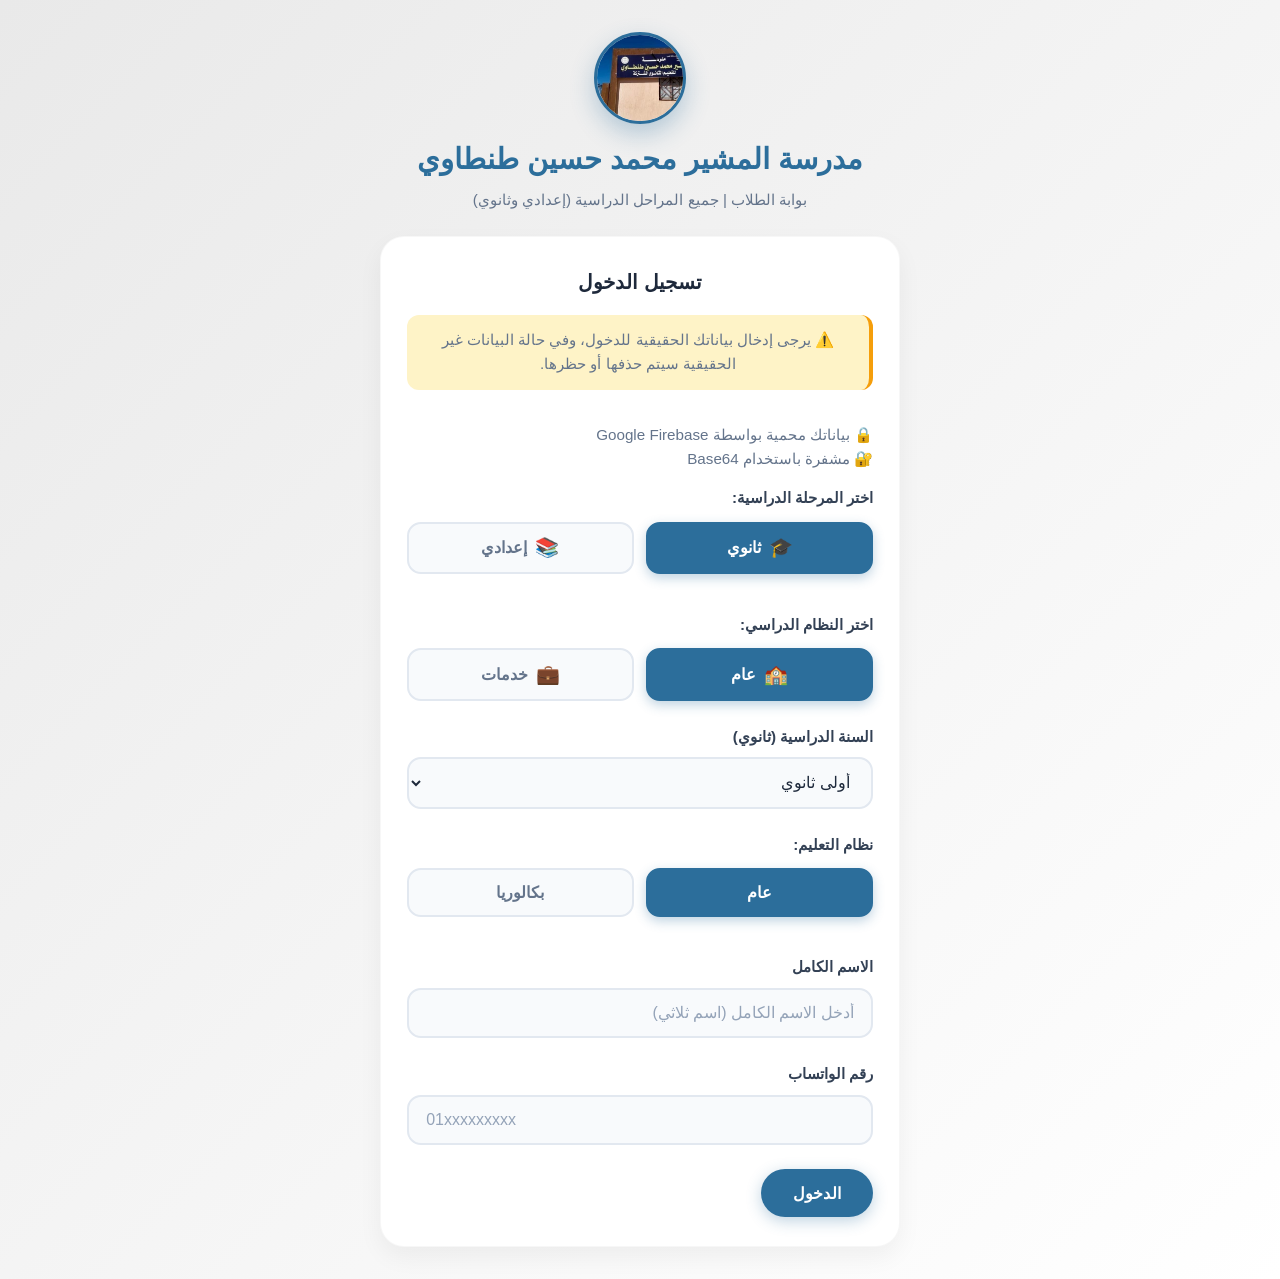
==== commit 198dbaf4: "Add files via upload add more teachers" ====
--- a/My Scholl-site - Copy/index.html
+++ b/My Scholl-site - Copy/index.html
@@ -5,25 +5,25 @@
   <meta name="viewport" content="width=device-width, initial-scale=1.0, viewport-fit=cover">
   
   <!-- ========== TITLE ========== -->
-  <title>مدرسة المشير محمد حسين طنطاوي | الصف الأول الثانوي</title>
+  <title>مدرسة المشير محمد حسين طنطاوي | جميع المراحل الدراسية</title>
   
   <!-- ========== META DESCRIPTION ========== -->
-  <meta name="description" content="الموقع الرسمي لمدرسة المشير محمد حسين طنطاوي - الصف الأول الثانوي. جداول الامتحانات، المعلمين، والخدمات التعليمية.">
+  <meta name="description" content="الموقع الرسمي لمدرسة المشير محمد حسين طنطاوي - جميع المراحل الدراسية (إعدادي وثانوي). جداول الامتحانات، المعلمين، والخدمات التعليمية.">
   
   <!-- ========== OPEN GRAPH (للمشاركة على واتساب/فيسبوك) ========== -->
-  <meta property="og:title" content="مدرسة المشير محمد حسين طنطاوي | الصف الأول الثانوي">
-  <meta property="og:description" content="الموقع الرسمي لمدرسة المشير محمد حسين طنطاوي - الصف الأول الثانوي. جداول الامتحانات، المعلمين، والخدمات التعليمية.">
+  <meta property="og:title" content="مدرسة المشير محمد حسين طنطاوي | جميع المراحل الدراسية">
+  <meta property="og:description" content="الموقع الرسمي لمدرسة المشير محمد حسين طنطاوي - جميع المراحل الدراسية (إعدادي وثانوي). جداول الامتحانات، المعلمين، والخدمات التعليمية.">
   <meta property="og:image" content="https://almoshir-mohamedhesin-altntawi.netlify.app/simg.jpg">
   <meta property="og:image:width" content="1200">
   <meta property="og:image:height" content="630">
-  <meta property="og:url" content="https://almoshir-mohamedhesin-altntawi.netlify.app/">
+  <meta property="og:url" content="https://almoshir-mohamed-housin-tantawi-5jr8pchpu-moamen5885.vercel.app/">
   <meta property="og:type" content="website">
   <meta property="og:site_name" content="مدرسة المشير محمد حسين طنطاوي">
   
   <!-- ========== TWITTER CARDS ========== -->
   <meta name="twitter:card" content="summary_large_image">
-  <meta name="twitter:title" content="مدرسة المشير محمد حسين طنطاوي | الصف الأول الثانوي">
-  <meta name="twitter:description" content="الموقع الرسمي لمدرسة المشير محمد حسين طنطاوي - الصف الأول الثانوي">
+  <meta name="twitter:title" content="مدرسة المشير محمد حسين طنطاوي | جميع المراحل الدراسية">
+  <meta name="twitter:description" content="الموقع الرسمي لمدرسة المشير محمد حسين طنطاوي - جميع المراحل الدراسية">
   <meta name="twitter:image" content="https://almoshir-mohamedhesin-altntawi.netlify.app/simg.jpg">
   
   <!-- ========== PWA ========== -->
@@ -79,7 +79,7 @@
   <!-- QR Code Library -->
   <script src="https://cdn.jsdelivr.net/npm/qrcodejs@1.0.0/qrcode.min.js"></script>
   
-  <link rel="stylesheet" href="style.css">
+  <link rel="stylesheet" href="css/style.css">
 </head>
 <body>
   <!-- ==================== Skeleton Cards ==================== -->
@@ -115,10 +115,15 @@
 
   <canvas id="signatureCanvas" width="400" height="80" style="display:none;"></canvas>
 
-  <!-- ==================== نافذة تسجيل الدخول ==================== -->
+  <!-- ==================== صفحة تسجيل الدخول ==================== -->
   <div id="loginModal" class="modal active" role="dialog" aria-modal="true" aria-labelledby="loginTitle">
+    <div class="login-page-header">
+      <img src="simg.jpg" alt="شعار المدرسة" class="login-logo">
+      <h2 id="loginTitle" class="login-title">مدرسة المشير محمد حسين طنطاوي</h2>
+      <p class="login-page-subtitle">بوابة الطلاب | جميع المراحل الدراسية (إعدادي وثانوي)</p>
+    </div>
     <div class="modal-content card">
-      <h2 id="loginTitle" class="modal-title">تسجيل الدخول</h2>
+      <h2 class="login-card-title">تسجيل الدخول</h2>
       
       <p class="login-notice">
         ⚠️ يرجى إدخال بياناتك الحقيقية للدخول، وفي حالة البيانات غير الحقيقية سيتم حذفها أو حظرها.
@@ -130,18 +135,96 @@
         <p>🔐 مشفرة باستخدام Base64</p>
       </div>
       
-      <!-- اختيار النظام -->
+      <!-- اختيار المرحلة الدراسية -->
       <div class="system-selector">
-        <label class="system-label">اختر النظام الدراسي:</label>
+        <label class="system-label">اختر المرحلة الدراسية:</label>
         <div class="system-options">
-          <button type="button" class="system-btn active" data-system="عام" id="systemGeneral">
-            <span class="system-icon">🏫</span>
-            <span class="system-text">عام</span>
+          <button type="button" class="system-btn active" data-stage="ثانوي" id="stageSecondary">
+            <span class="system-icon">🎓</span>
+            <span class="system-text">ثانوي</span>
           </button>
-          <button type="button" class="system-btn" data-system="خدمات" id="systemServices">
-            <span class="system-icon">💼</span>
-            <span class="system-text">خدمات</span>
+          <button type="button" class="system-btn" data-stage="إعدادي" id="stagePrep">
+            <span class="system-icon">📚</span>
+            <span class="system-text">إعدادي</span>
           </button>
+        </div>
+      </div>
+
+      <!-- السنة الدراسية (إعدادي) -->
+      <div class="input-group" id="prepYearGroup" style="display:none;">
+        <label for="prepYear">السنة الدراسية (إعدادي)</label>
+        <select id="prepYear">
+          <option>أولى إعدادي</option>
+          <option>ثانية إعدادي</option>
+          <option>ثالثة إعدادي</option>
+        </select>
+      </div>
+
+      <!-- حقول المرحلة الثانوية -->
+      <div id="secondaryFields">
+        <!-- النظام الدراسي -->
+        <div class="system-selector">
+          <label class="system-label">اختر النظام الدراسي:</label>
+          <div class="system-options">
+            <button type="button" class="system-btn active" data-system="عام" id="systemGeneral">
+              <span class="system-icon">🏫</span>
+              <span class="system-text">عام</span>
+            </button>
+            <button type="button" class="system-btn" data-system="خدمات" id="systemServices">
+              <span class="system-icon">💼</span>
+              <span class="system-text">خدمات</span>
+            </button>
+          </div>
+        </div>
+
+        <!-- السنة الدراسية (ثانوي) -->
+        <div class="input-group">
+          <label for="yearSecondary">السنة الدراسية (ثانوي)</label>
+          <select id="yearSecondary">
+            <option>أولى ثانوي</option>
+            <option>ثانية ثانوي</option>
+            <option>ثالثة ثانوي</option>
+          </select>
+        </div>
+
+        <!-- نظام التعليم -->
+        <div class="system-selector">
+          <label class="system-label">نظام التعليم:</label>
+          <div class="system-options">
+            <button type="button" class="system-btn active" data-edusys="عام" id="eduGeneral">
+              <span class="system-text">عام</span>
+            </button>
+            <button type="button" class="system-btn" data-edusys="بكالوريا" id="eduBaccalaureate">
+              <span class="system-text">بكالوريا</span>
+            </button>
+          </div>
+        </div>
+
+        <!-- اختيار الشعبة (عام + ثالثة ثانوي) -->
+        <div class="input-group" id="divisionGroup" style="display:none;">
+          <label for="division">اختر الشعبة:</label>
+          <select id="division">
+            <option>علمي رياضة</option>
+            <option>علمي علوم</option>
+            <option>أدبي</option>
+          </select>
+        </div>
+
+        <!-- اختيار المسار (بكالوريا + ثانية/ثالثة) -->
+        <div class="input-group" id="trackGroup" style="display:none;">
+          <label for="track">اختر المسار:</label>
+          <select id="track">
+            <option value="المسار الأول: الطب وعلوم الحياة">المسار الأول: الطب وعلوم الحياة</option>
+            <option value="المسار الثاني: الهندسة وعلوم الحاسب">المسار الثاني: الهندسة وعلوم الحاسب</option>
+            <option value="المسار الثالث: الأعمال">المسار الثالث: الأعمال</option>
+            <option value="المسار الرابع: الآداب والفنون">المسار الرابع: الآداب والفنون</option>
+          </select>
+        </div>
+
+        <!-- المادة الخاصة بالمسار -->
+        <div class="input-group" id="subjectGroup" style="display:none;">
+          <label for="subject">اختر المادة:</label>
+          <select id="subject"></select>
         </div>
       </div>
       
@@ -171,7 +254,11 @@
       <div class="review-data" id="reviewData">
         <div class="review-item"><span class="review-label">👤 الاسم:</span><span class="review-value" id="reviewName"></span></div>
         <div class="review-item"><span class="review-label">📱 رقم الواتساب:</span><span class="review-value" id="reviewPhone" dir="ltr"></span></div>
-        <div class="review-item"><span class="review-label">📚 النظام:</span><span class="review-value" id="reviewSystem"></span></div>
+        <div class="review-item"><span class="review-label">🎓 المرحلة:</span><span class="review-value" id="reviewStage"></span></div>
+        <div class="review-item"><span class="review-label">📅 السنة الدراسية:</span><span class="review-value" id="reviewYear"></span></div>
+        <div class="review-item"><span class="review-label">📚 النظام الدراسي:</span><span class="review-value" id="reviewSystem"></span></div>
+        <div class="review-item"><span class="review-label">🎯 نظام التعليم:</span><span class="review-value" id="reviewEduSys"></span></div>
+        <div class="review-item"><span class="review-label">🏷️ التفاصيل:</span><span class="review-value" id="reviewDetails"></span></div>
       </div>
       <div class="confirm-actions">
         <button id="confirmYes" class="btn-primary">✅ نعم، البيانات صحيحة</button>
@@ -236,73 +323,17 @@
 
       <!-- ==================== المعلمون والإدارة ==================== -->
       <section class="section-title">👨‍🏫 المعلمون والإدارة</section>
-      <div class="grid-teachers">
-        <!-- العربي -->
-        <div class="card teacher-card">
-          <span class="subject-badge arabic">🟠 العربي</span>
-          <div class="teacher-contact"><p>ميس ريم</p><div class="phone-row"><a href="https://wa.me/201024676283" class="whatsapp-link" target="_blank">01024676283</a><button class="copy-btn" onclick="copyPhone('01024676283')" title="نسخ الرقم">📋</button></div></div>
-          <div class="teacher-contact"><p>مستر حسن ابراهيم</p><div class="phone-row"><a href="https://wa.me/201030135410" class="whatsapp-link" target="_blank">01030135410</a><button class="copy-btn" onclick="copyPhone('01030135410')" title="نسخ الرقم">📋</button></div></div>
-          <div class="teacher-contact"><p>مستر محمود محمد</p><div class="phone-row"><a href="https://wa.me/201093969256" class="whatsapp-link" target="_blank">01093969256</a><button class="copy-btn" onclick="copyPhone('01093969256')" title="نسخ الرقم">📋</button></div></div>
-        </div>
-        <!-- الإنجليزي -->
-        <div class="card teacher-card">
-          <span class="subject-badge english">🔵 الإنجليزي</span>
-          <div class="teacher-contact"><p>مستر علاء الشبراوي</p><div class="phone-row"><a href="https://wa.me/201060245077" class="whatsapp-link" target="_blank">01060245077</a><button class="copy-btn" onclick="copyPhone('01060245077')" title="نسخ الرقم">📋</button></div></div>
-        </div>
-        <!-- الفرنساوي -->
-        <div class="card teacher-card">
-          <span class="subject-badge french">🟣 الفرنساوي</span>
-          <div class="teacher-contact"><p>مستر احمد</p><div class="phone-row"><a href="https://wa.me/201003397216" class="whatsapp-link" target="_blank">01003397216</a><button class="copy-btn" onclick="copyPhone('01003397216')" title="نسخ الرقم">📋</button></div></div>
-        </div>
-        <!-- العلوم -->
-        <div class="card teacher-card">
-          <span class="subject-badge science">🟢 العلوم</span>
-          <div class="teacher-contact"><p>ميس منى العشري</p><div class="phone-row"><a href="https://wa.me/201055972683" class="whatsapp-link" target="_blank">01055972683</a><button class="copy-btn" onclick="copyPhone('01055972683')" title="نسخ الرقم">📋</button></div></div>
-          <div class="teacher-contact"><p>مستر احمد مجدي</p><div class="phone-row"><a href="https://wa.me/201121237654" class="whatsapp-link" target="_blank">01121237654</a><button class="copy-btn" onclick="copyPhone('01121237654')" title="نسخ الرقم">📋</button></div></div>
-          <div class="teacher-contact"><p>مستر تامر صلاح</p><div class="phone-row"><a href="https://wa.me/201223808342" class="whatsapp-link" target="_blank">01223808342</a><button class="copy-btn" onclick="copyPhone('01223808342')" title="نسخ الرقم">📋</button></div></div>
-        </div>
-        <!-- التاريخ -->
-        <div class="card teacher-card">
-          <span class="subject-badge history">🟡 التاريخ</span>
-          <div class="teacher-contact"><p>مستر صلاح</p><div class="phone-row"><a href="https://wa.me/201278704646" class="whatsapp-link" target="_blank">01278704646</a><button class="copy-btn" onclick="copyPhone('01278704646')" title="نسخ الرقم">📋</button></div></div>
-          <div class="teacher-contact"><p>مستر محمد غانم</p><div class="phone-row"><a href="https://wa.me/201063697156" class="whatsapp-link" target="_blank">01063697156</a><button class="copy-btn" onclick="copyPhone('01063697156')" title="نسخ الرقم">📋</button></div></div>
-        </div>
-        <!-- الفلسفة -->
-        <div class="card teacher-card">
-          <span class="subject-badge philosophy">🔴 الفلسفة والمنطق</span>
-          <div class="teacher-contact"><p>ميس مرڤت</p><div class="phone-row"><a href="https://wa.me/201064206096" class="whatsapp-link" target="_blank">01064206096</a><button class="copy-btn" onclick="copyPhone('01064206096')" title="نسخ الرقم">📋</button></div></div>
-        </div>
-        <!-- الرياضيات -->
-        <div class="card teacher-card">
-          <span class="subject-badge math">🔘 الرياضيات</span>
-          <div class="teacher-contact"><p>مستر محمد الجمال</p><div class="phone-row"><a href="https://wa.me/201284504849" class="whatsapp-link" target="_blank">01284504849</a><button class="copy-btn" onclick="copyPhone('01284504849')" title="نسخ الرقم">📋</button></div></div>
-          <div class="teacher-contact"><p>ميس نورهان</p><div class="phone-row"><a href="https://wa.me/201070985751" class="whatsapp-link" target="_blank">01070985751</a><button class="copy-btn" onclick="copyPhone('01070985751')" title="نسخ الرقم">📋</button></div></div>
-        </div>
-        <!-- البرمجة -->
-        <div class="card teacher-card">
-          <span class="subject-badge programming">⚪ البرمجة</span>
-          <div class="teacher-contact"><p>ميس هبه</p><div class="phone-row"><a href="https://wa.me/201111302462" class="whatsapp-link" target="_blank">01111302462</a><button class="copy-btn" onclick="copyPhone('01111302462')" title="نسخ الرقم">📋</button></div></div>
-        </div>
-        <!-- الإدارة -->
-        <div class="card teacher-card">
-          <span class="subject-badge admin">⚫ الإدارة</span>
-          <div class="teacher-contact"><p>ميس هبه</p><div class="phone-row"><a href="https://wa.me/201111302462" class="whatsapp-link" target="_blank">01111302462</a><button class="copy-btn" onclick="copyPhone('01111302462')" title="نسخ الرقم">📋</button></div></div>
-          <div class="teacher-contact"><p>ميس مروه سالم</p><div class="phone-row"><a href="https://wa.me/201003914796" class="whatsapp-link" target="_blank">01003914796</a><button class="copy-btn" onclick="copyPhone('01003914796')" title="نسخ الرقم">📋</button></div></div>
-          <div class="teacher-contact"><p>مستر سيد (المدير)</p><div class="phone-row"><a href="https://wa.me/201015006622" class="whatsapp-link" target="_blank">01015006622</a><button class="copy-btn" onclick="copyPhone('01015006622')" title="نسخ الرقم">📋</button></div></div>
-        </div>
-      </div>
+      <div class="grid-teachers" id="teachersContainer"></div>
 
       <!-- ==================== مجموعات التواصل ==================== -->
       <section class="section-title">👥 مجموعات التواصل</section>
       <div class="groups">
-        <a href="https://chat.whatsapp.com/Ft8T7tNR7NT05eUziLrgLi" class="btn-primary" target="_blank" rel="noopener">جروب اولى ثانوي خدامات اولاد</a>
+        <a href="https://chat.whatsapp.com/Ft8T7tNR7NT05eUziLrgLi" class="btn-primary" target="_blank" rel="noopener">جروب الطلاب على واتساب</a>
         <a href="https://www.facebook.com/share/g/1JjobkbtBc/" class="btn-primary" target="_blank" rel="noopener">جروب المدرسة</a>
       </div>
 
-      <!-- ==================== جدول امتحانات نهاية العام ==================== -->
       <section class="section-title">📅 جدول امتحانات الفصل الدراسي الثاني 2025/2026 (نهاية العام)</section>
 
-      <!-- المواد غير المضافة للمجموع -->
       <div class="card">
         <h3>📝 أولاً: المواد غير المضافة للمجموع</h3>
         <table class="exam-table responsive-table">
@@ -330,7 +361,6 @@
         </table>
       </div>
 
-      <!-- المواد المضافة للمجموع -->
       <div class="card">
         <h3>📚 ثانياً: المواد المضافة للمجموع</h3>
         <table class="exam-table responsive-table">
@@ -352,7 +382,6 @@
         <img src="finalGadwal1.jpeg" alt="جدول امتحانات نهاية العام - المواد غير المضافة" class="exam-img" onclick="openLightbox(this.src, 'جدول امتحانات نهاية العام - المواد غير المضافة')" title="اضغط للتكبير">
       </div>
 
-      <!-- ==================== جدول امتحانات شهر أبريل ==================== -->
       <section class="section-title">📅 جدول امتحانات شهر أبريل 2026</section>
       <div class="card">
         <table class="exam-table responsive-table">
@@ -370,7 +399,6 @@
         <img src="gadwal-april.jpeg" alt="جدول امتحانات شهر أبريل" class="exam-img" onclick="openLightbox(this.src, 'جدول امتحانات شهر أبريل 2026')" title="اضغط للتكبير">
       </div>
 
-      <!-- ==================== جدول امتحان QUREO ==================== -->
       <section class="section-title">📅 جدول امتحان البرمجة العملي على منصة QUREO</section>
       <div class="card">
         <table class="exam-table responsive-table">
@@ -394,23 +422,19 @@
       </div>
 
       <!-- ==================== مؤقت العد التنازلي ==================== -->
-      <section class="section-title">⏳ مؤقت العد التنازلي لامتحان البرمجة</section>
-      <div class="countdown-grid" id="countdownGrid">
-        <div class="card countdown-card">
-          <div class="countdown-header"><span class="countdown-icon">📅</span><h3>امتحان QUREO</h3></div>
-          <p class="countdown-date">الأربعاء 2026/5/13 - 9:00 ص</p>
-          <div class="countdown-timer" id="countdown3">
-            <div class="time-block"><span class="time-number" id="days3">00</span><span class="time-label">يوم</span></div>
-            <div class="time-block"><span class="time-number" id="hours3">00</span><span class="time-label">ساعة</span></div>
-            <div class="time-block"><span class="time-number" id="minutes3">00</span><span class="time-label">دقيقة</span></div>
-            <div class="time-block"><span class="time-number" id="seconds3">00</span><span class="time-label">ثانية</span></div>
-          </div>
-          <p class="countdown-governorates"><span>القاهرة</span> - القليوبية - البحيرة - المنوفية - الإسماعيلية - أسوان - البحر الأحمر - الوادي الجديد - السويس</p>
-        </div>
-      </div>
-      <div class="exam-images">
-        <img src="gadwal-q.jpeg" alt="جدول امتحان QUREO الرسمي" class="exam-img" onclick="openLightbox(this.src, 'جدول امتحان البرمجة QUREO')" title="اضغط للتكبير">
-      </div>
+<section class="section-title">⏳ مؤقت العد التنازلي لامتحان البرمجة (التصفيات)</section>
+<div class="countdown-grid" id="countdownGrid">
+  <div class="card countdown-card">
+    <div class="countdown-header"><span class="countdown-icon">📅</span><h3>امتحان QUREO</h3></div>
+    <p class="countdown-date">الثلاثاء : 22/07/2026 : 9 ص</p>
+    <div class="countdown-timer" id="countdown1">
+      <div class="time-block"><span class="time-number" id="days1">00</span><span class="time-label">يوم</span></div>
+      <div class="time-block"><span class="time-number" id="hours1">00</span><span class="time-label">ساعة</span></div>
+      <div class="time-block"><span class="time-number" id="minutes1">00</span><span class="time-label">دقيقة</span></div>
+      <div class="time-block"><span class="time-number" id="seconds1">00</span><span class="time-label">ثانية</span></div>
+    </div>
+  </div>
+</div>
 
       <!-- ==================== روابط خارجية ==================== -->
       <div class="grid-2col">
@@ -486,7 +510,7 @@
           <div class="stat-divider"></div>
           <div class="stat-item"><span class="stat-emoji">📅</span><span class="stat-value">3</span><span class="stat-label">جداول امتحانات</span></div>
           <div class="stat-divider"></div>
-          <div class="stat-item"><span class="stat-emoji">👨‍🏫</span><span class="stat-value">17</span><span class="stat-label">معلم</span></div>
+          <div class="stat-item"><span class="stat-emoji">👨‍🏫</span><span class="stat-value">21</span><span class="stat-label">معلم</span></div>
         </div>
         
         <div class="random-tip" id="randomTip">
@@ -502,22 +526,46 @@
             <button id="shareSiteBtn" class="btn-primary share-btn">📢 مشاركة الموقع</button>
             <button id="copyLinkBtn" class="btn-outline copy-link-btn">🔗 نسخ الرابط</button>
           </div>
-          <p class="site-url" id="siteUrlDisplay">https://almoshir-mohamedhesin-altntawi.netlify.app/</p>
+          <p class="site-url" id="siteUrlDisplay">https://almoshir-mohamed-housin-tantawi.vercel.app/</p>
         </div>
         
         <div class="dev-info">
           <img class="dev-img1" src="dev-img.jpg" alt="صورة المطور">
           <h2 class="dev-name"><strong>Moamen Magdy</strong></h2>
-          <p class="dev-role">Front-End Developer | طالب بالصف الأول الثانوي (خدمات)</p>
+          <p class="dev-role"> AI Orchestration & Front-End Developer | طالب بالصف الثاني الثانوي (خدمات)</p>
         </div>
         
         <div class="dev-contact">
           <a href="https://wa.me/201224736512" class="contact-btn whatsapp-btn" target="_blank" id="devWhatsappBtn"><span>📱</span> واتساب</a>
           <a href="https://www.instagram.com/moomenmagdy588" class="contact-btn instagram-btn" target="_blank" rel="noopener" id="devInstagramBtn"><span>📷</span> انستجرام</a>
+          <a href="https://github.com/moamen588" 
+            class="contact-btn github-btn" 
+            target="_blank" 
+            rel="noopener" 
+            id="devGithubBtn">
+            <span class="github-icon">
+                    <svg width="20" height="20" viewBox="0 0 16 16" fill="currentColor" xmlns="http://www.w3.org/2000/svg">
+                      <path d="M8 0C3.58 0 0 3.58 0 8c0 3.54 2.29 6.53 5.47 7.59.4.07.55-.17.55-.38 0-.19-.01-.82-.01-1.49-2.01.37-2.53-.49-2.69-.94-.09-.23-.48-.94-.82-1.13-.28-.15-.68-.52-.01-.53.63-.01 1.08.58 1.23.82.72 1.21 1.87.87 2.33.66.07-.52.28-.87.51-1.07-1.78-.2-3.64-.89-3.64-3.95 0-.87.31-1.59.82-2.15-.08-.2-.36-1.02.08-2.12 0 0 .67-.21 2.2.82.64-.18 1.32-.27 2-.27.68 0 1.36.09 2 .27 1.53-1.04 2.2-.82 2.2-.82.44 1.1.16 1.92.08 2.12.51.56.82 1.27.82 2.15 0 3.07-1.87 3.75-3.65 3.95.29.25.54.73.54 1.48 0 1.07-.01 1.93-.01 2.2 0 .21.15.46.55.38A8.013 8.013 0 0016 8c0-4.42-3.58-8-8-8z"/>
+                    </svg>
+                </span>
+                GitHub
+              </a>
+              <a href="https://www.linkedin.com/in/moamen-magdy-156a90421" 
+                class="contact-btn linkedin-btn" 
+                target="_blank" 
+                rel="noopener" 
+                id="devLinkedinBtn">
+                <span class="linkedin-icon">
+                    <svg width="20" height="20" viewBox="0 0 16 16" fill="currentColor" xmlns="http://www.w3.org/2000/svg">
+                      <path d="M0 1.146C0 .513.526 0 1.175 0h13.65C15.474 0 16 .513 16 1.146v13.708c0 .633-.526 1.146-1.175 1.146H1.175C.526 16 0 15.487 0 14.854V1.146zm4.943 3.254a1.5 1.5 0 11-3 0 1.5 1.5 0 013 0zm-2.4 1.932h2.4V13h-2.4V6.332zm2.995.534h2.297v1.057h.032c.32-.606 1.103-1.245 2.269-1.245 2.427 0 2.875 1.597 2.875 3.673V13h-2.396V9.95c0-.893-.016-2.04-1.243-2.04-1.244 0-1.434.972-1.434 1.975V13H5.538V6.866z"/>
+                    </svg>
+                </span>
+                LinkedIn
+          </a>
           <a href="https://www.facebook.com/moomen.magdy.2025" class="contact-btn facebook-btn" target="_blank" rel="noopener" id="devFacebookBtn">
           <span>📘</span> فيسبوك
           </a>
-          <a href="https://about-me-moamen.netlify.app/" class="contact-btn portfolio-btn" target="_blank" rel="noopener" id="devPortfolioBtn"><span>💼</span> معرض الأعمال</a>
+          <a href="https://my-trip-ecru.vercel.app/" class="contact-btn portfolio-btn" target="_blank" rel="noopener" id="devPortfolioBtn"><span>💼</span> معرض الأعمال</a>
         </div>
         
         <div class="dev-about">
@@ -562,7 +610,6 @@
     
   </div>
 
-  <script src="script.js"></script>
   <style>
     /* تنسيق محسن لأزرار اختيار النظام */
     .system-selector {
@@ -655,5 +702,8 @@
             <polyline points="18 15 12 9 6 15"></polyline>
         </svg>
     </button>
+<script src="js/utils.js"></script>
+  <script src="js/app.js"></script>
+  <script src="script.js"></script>
 </body>
 </html>
--- a/My Scholl-site - Copy/css/style.css
+++ b/My Scholl-site - Copy/css/style.css
@@ -0,0 +1,2 @@
+/* This file was moved from the root style.css for better organization. */
+@import url('../style.css');
